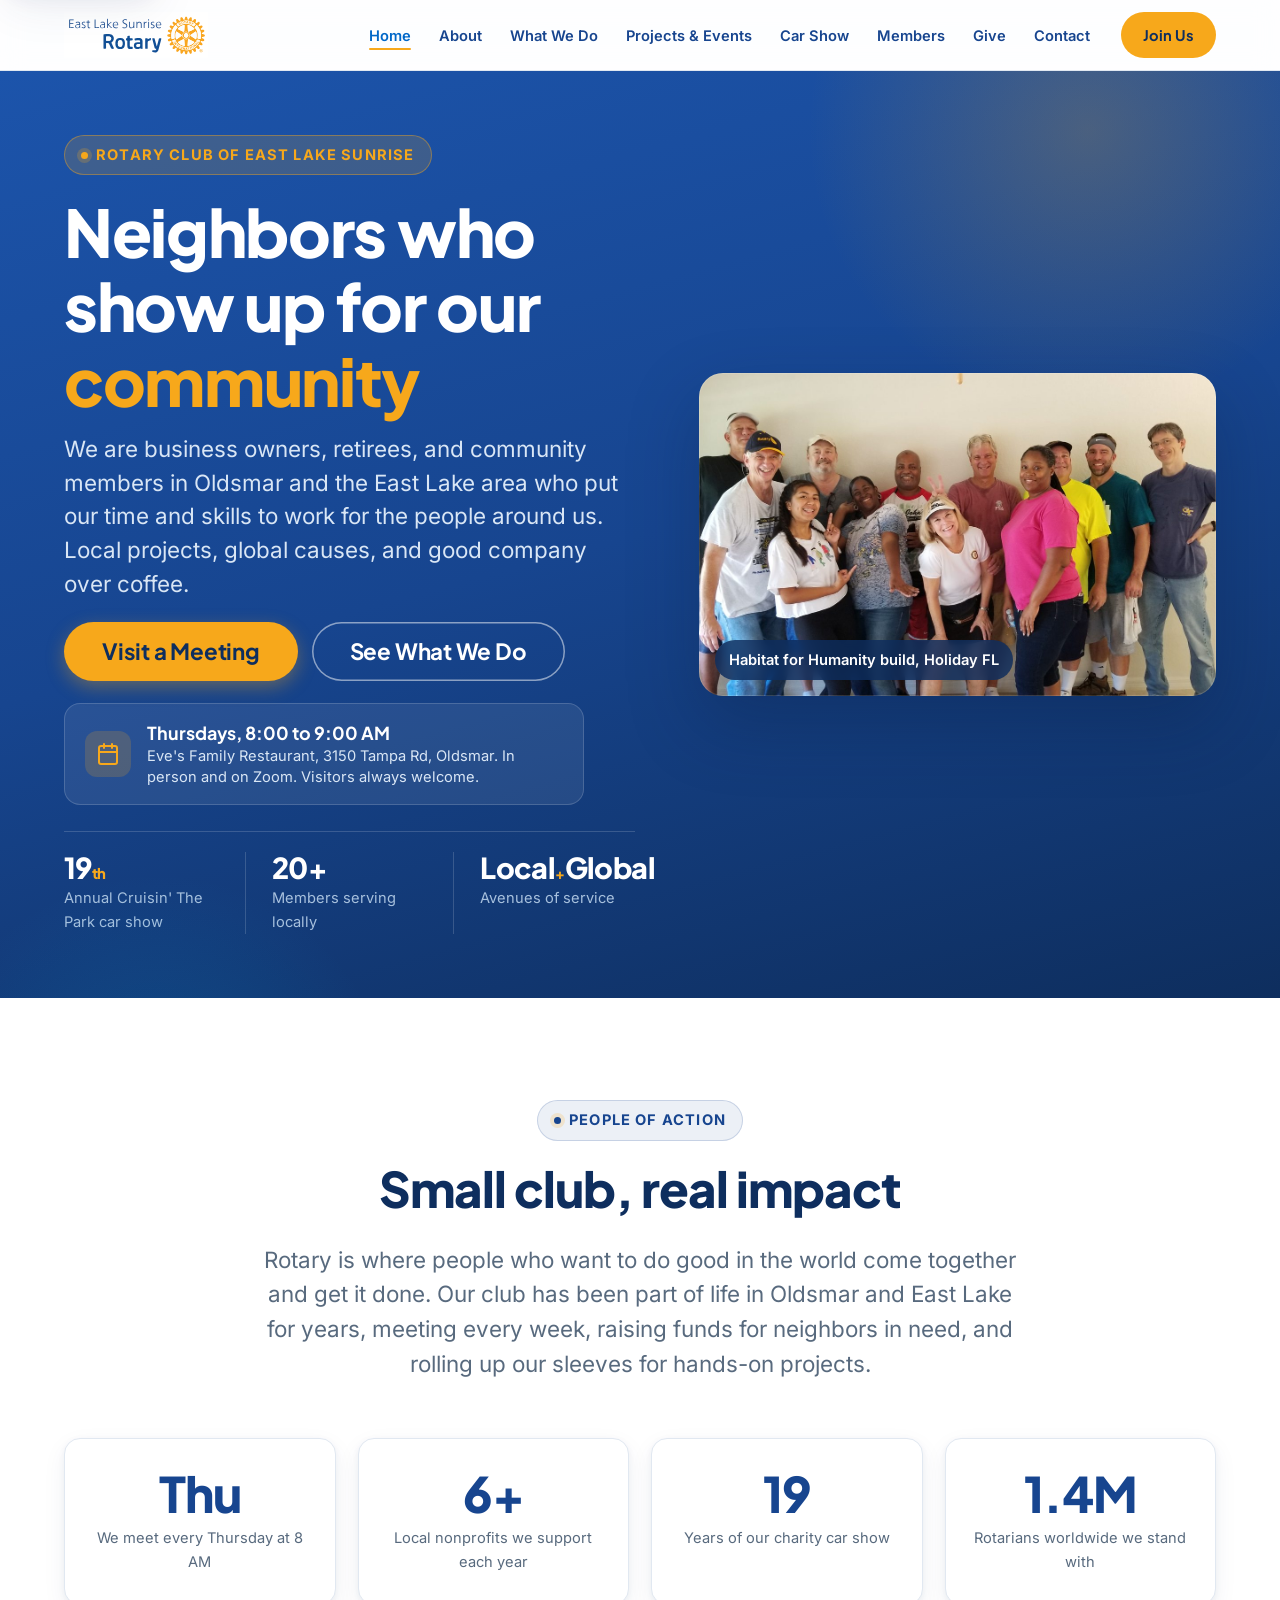
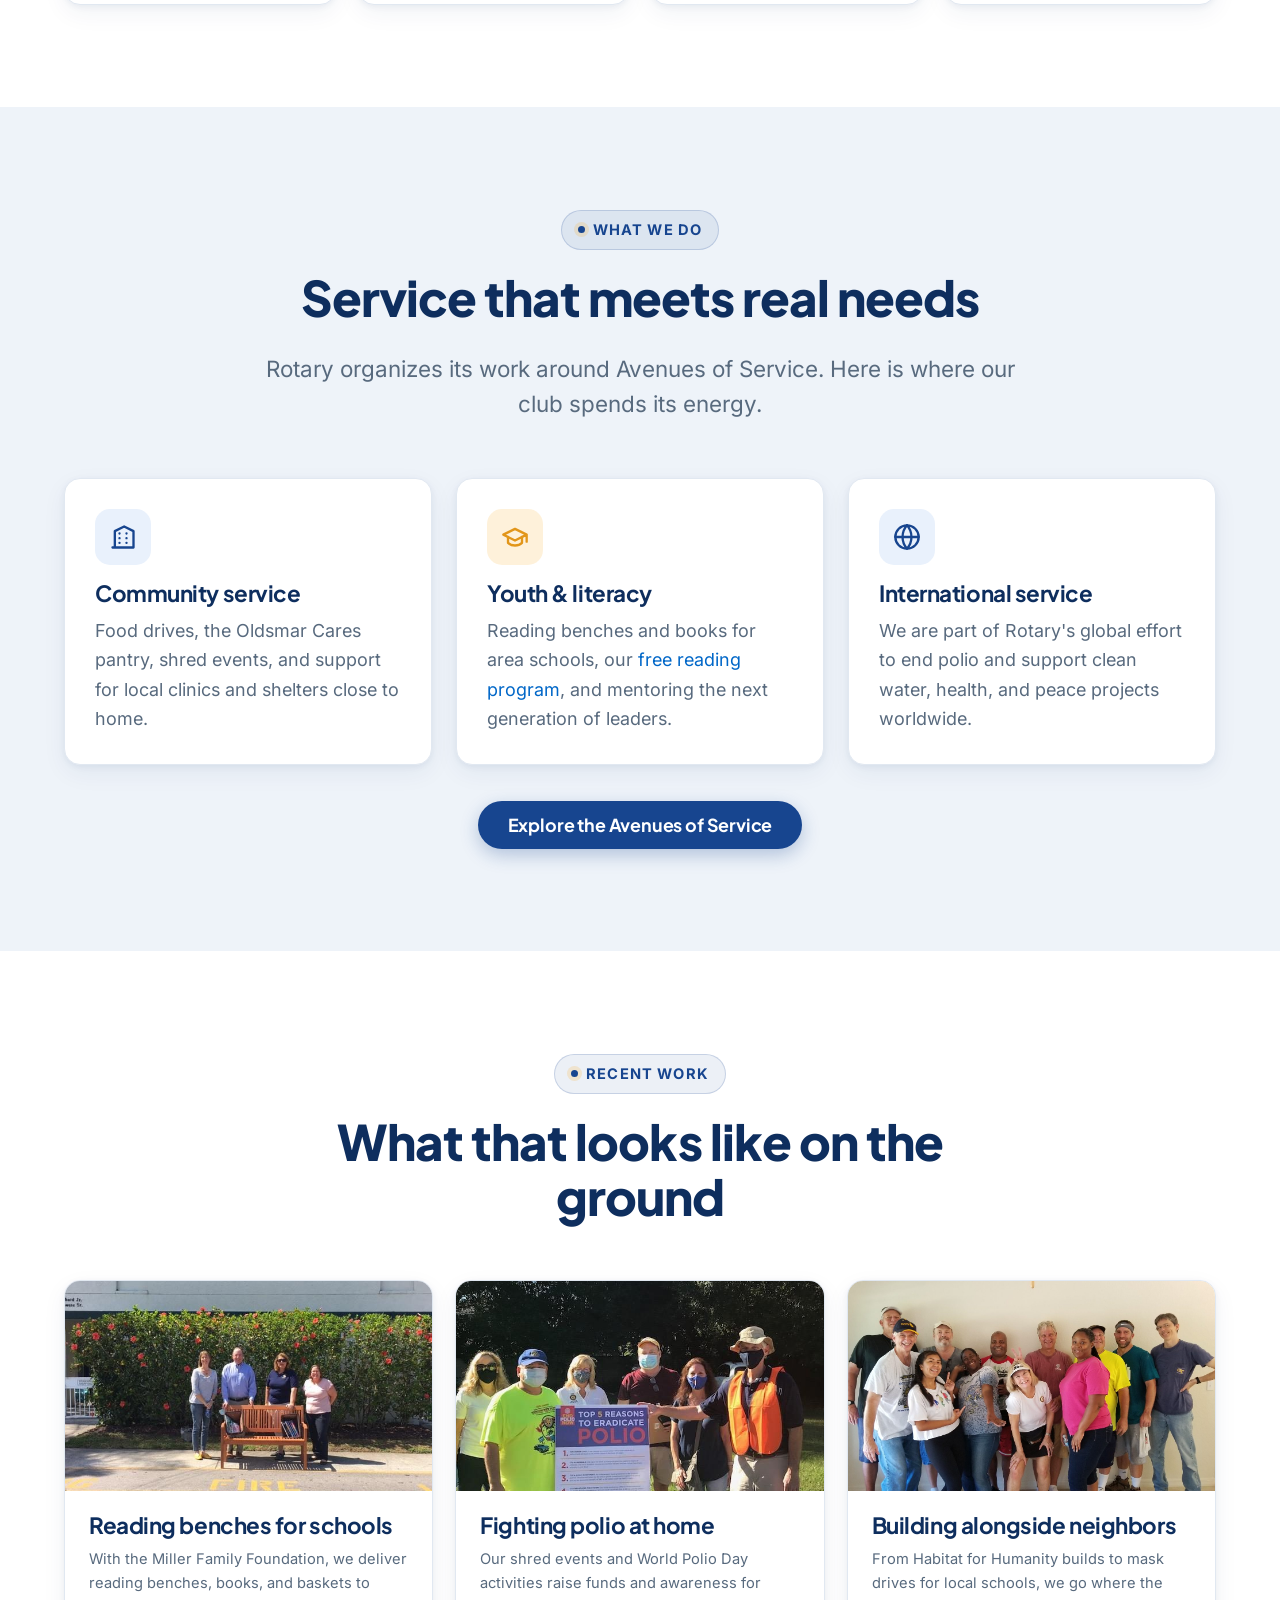
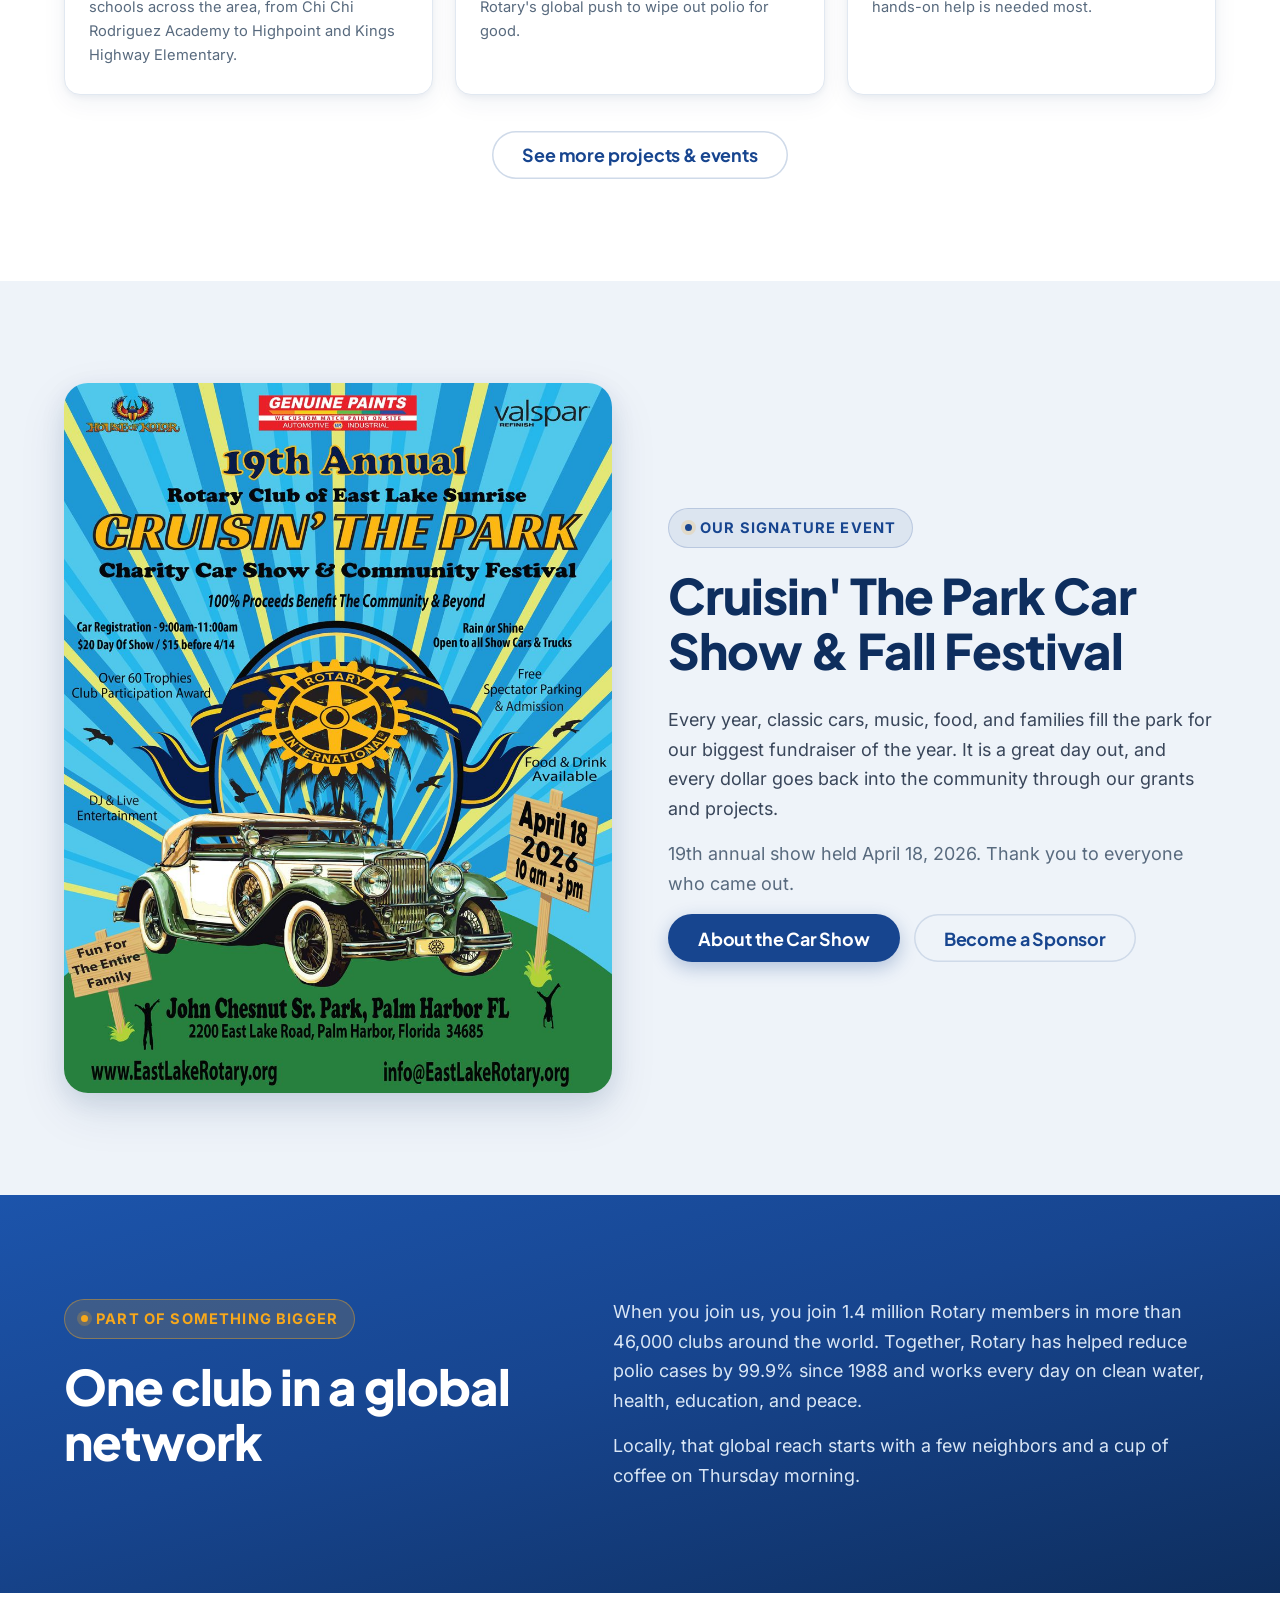
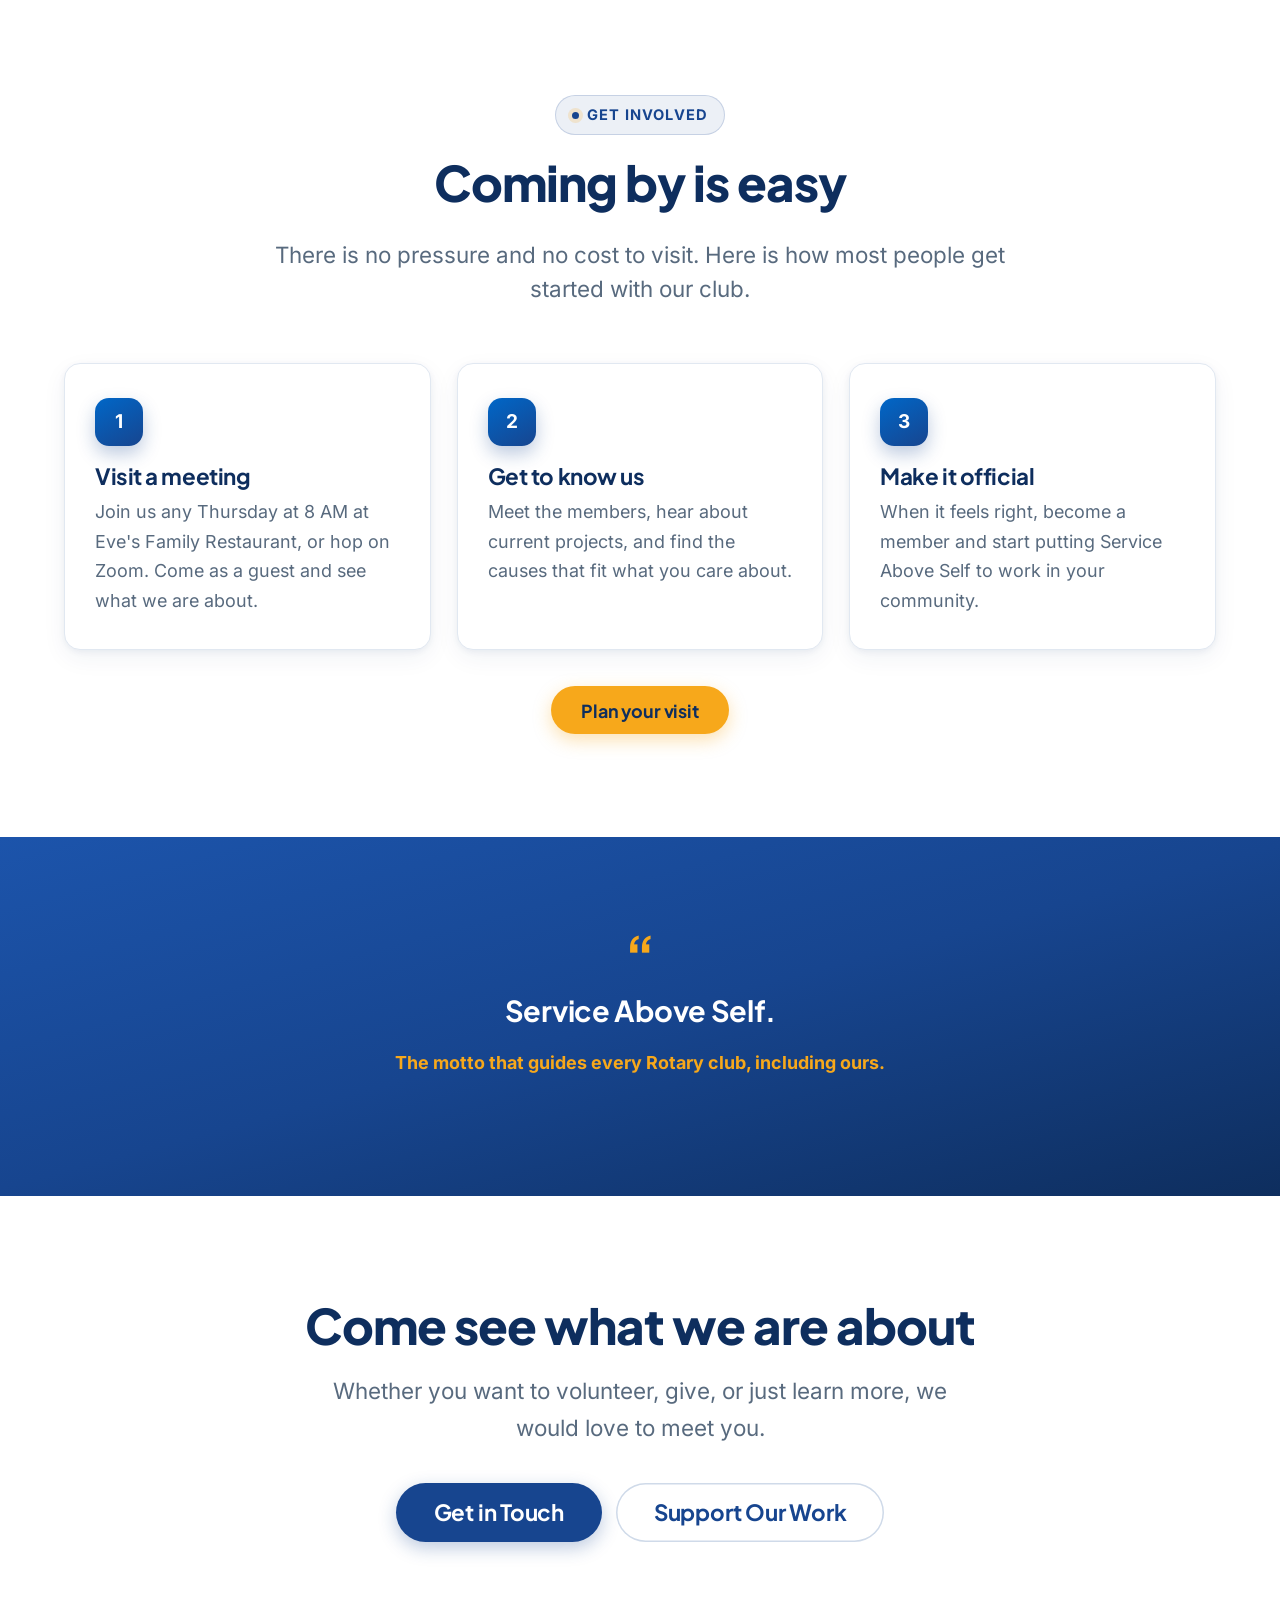
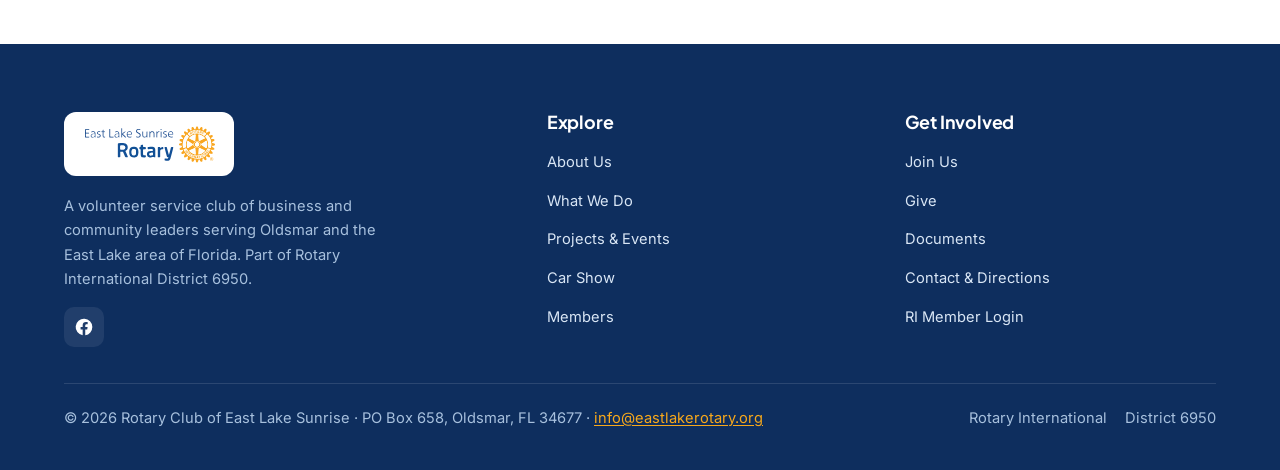
==== index.html @ e2b5f284 "Use official East Lake Sunrise Rotary logo in header and footer Replaces the generated wheel + text " ====
<!DOCTYPE html>
<html lang="en">
<head>
<meta charset="UTF-8">
<meta name="viewport" content="width=device-width, initial-scale=1.0">
<title>Rotary Club of East Lake Sunrise | Service Above Self in Oldsmar, FL</title>
<meta name="description" content="The Rotary Club of East Lake Sunrise is a group of business and community leaders serving Oldsmar and the East Lake area of Florida. We meet Thursdays at 8 AM. Visitors are always welcome.">
<link rel="canonical" href="https://eastlakerotary.org/">
<meta name="theme-color" content="#17458F">
<meta property="og:type" content="website">
<meta property="og:site_name" content="Rotary Club of East Lake Sunrise">
<meta property="og:url" content="https://eastlakerotary.org/">
<meta property="og:title" content="Rotary Club of East Lake Sunrise | Service Above Self in Oldsmar, FL">
<meta property="og:description" content="A group of business and community leaders serving Oldsmar and the East Lake area. We meet Thursdays at 8 AM, in person and on Zoom. Visitors always welcome.">
<meta property="og:image" content="https://eastlakerotary.org/assets/img/Habitat-9-7-19.jpg">
<meta name="twitter:card" content="summary_large_image">
<link rel="icon" href="assets/img/rotary-wheel.svg" type="image/svg+xml">
<link rel="preload" href="assets/fonts/plus-jakarta-sans-latin.woff2" as="font" type="font/woff2" crossorigin>
<link rel="stylesheet" href="assets/css/styles.css?v=4">
<script type="application/ld+json">
{"@context":"https://schema.org","@graph":[
{"@type":["NGO","LocalBusiness"],"@id":"https://eastlakerotary.org/#organization","name":"Rotary Club of East Lake Sunrise","alternateName":"East Lake Sunrise Rotary","url":"https://eastlakerotary.org/","logo":"https://eastlakerotary.org/assets/img/rotary-wheel.svg","description":"A volunteer service club of business and community leaders serving Oldsmar and the East Lake area of Florida, part of Rotary International District 6950.","email":"info@eastlakerotary.org","foundingLocation":"Oldsmar, Florida","areaServed":["Oldsmar, FL","East Lake, FL","Palm Harbor, FL"],"memberOf":{"@type":"Organization","name":"Rotary International","url":"https://www.rotary.org/"},"address":{"@type":"PostalAddress","postOfficeBoxNumber":"658","addressLocality":"Oldsmar","addressRegion":"FL","postalCode":"34677","addressCountry":"US"},"sameAs":["https://www.facebook.com/EastLakeSunrise/"]},
{"@type":"WebSite","@id":"https://eastlakerotary.org/#website","url":"https://eastlakerotary.org/","name":"Rotary Club of East Lake Sunrise","publisher":{"@id":"https://eastlakerotary.org/#organization"},"inLanguage":"en-US"},
{"@type":"Event","name":"Rotary Club of East Lake Sunrise weekly meeting","description":"Weekly meeting of the Rotary Club of East Lake Sunrise. Visitors welcome, in person and on Zoom.","eventSchedule":{"@type":"Schedule","repeatFrequency":"P1W","byDay":"https://schema.org/Thursday","startTime":"08:00","endTime":"09:00"},"eventAttendanceMode":"https://schema.org/MixedEventAttendanceMode","location":{"@type":"Place","name":"Eve's Family Restaurant","address":{"@type":"PostalAddress","streetAddress":"3150 Tampa Rd","addressLocality":"Oldsmar","addressRegion":"FL","postalCode":"34677","addressCountry":"US"}},"organizer":{"@id":"https://eastlakerotary.org/#organization"}}
]}
</script>
</head>
<body>
<a class="skip-link" href="#main">Skip to content</a>

<!-- ============ HEADER ============ -->
<header class="site-header">
  <div class="container">
    <div class="header-top">
      <a class="logo" href="index.html">
        <img class="logo-img" src="assets/img/els-rotary-logo.svg" alt="East Lake Sunrise Rotary" width="152" height="48">
      </a>
      <button class="nav-toggle" aria-label="Toggle menu" aria-expanded="false" aria-controls="primary-nav"><span></span><span></span><span></span></button>
    </div>
    <nav class="header-nav" id="primary-nav" aria-label="Primary">
      <ul class="nav-links">
        <li><a class="active" href="index.html" aria-current="page">Home</a></li>
        <li><a href="about.html">About</a></li>
        <li><a href="what-we-do.html">What We Do</a></li>
        <li><a href="projects.html">Projects &amp; Events</a></li>
        <li><a href="car-show.html">Car Show</a></li>
        <li><a href="members.html">Members</a></li>
        <li><a href="give.html">Give</a></li>
        <li><a href="contact.html">Contact</a></li>
      </ul>
      <a class="btn-join" href="join.html">Join Us</a>
    </nav>
  </div>
</header>

<main id="main">

<!-- ============ HERO ============ -->
<section class="hero">
  <div class="container">
    <div class="hero-grid">
      <div>
        <span class="eyebrow">Rotary Club of East Lake Sunrise</span>
        <h1>Neighbors who show up for our <span class="hl-accent">community</span></h1>
        <p class="subhead">We are business owners, retirees, and community members in Oldsmar and the East Lake area who put our time and skills to work for the people around us. Local projects, global causes, and good company over coffee.</p>
        <div class="hero-cta">
          <a class="btn btn-gold btn-large" href="join.html">Visit a Meeting</a>
          <a class="btn btn-ghost btn-large" href="what-we-do.html">See What We Do</a>
        </div>
        <div class="meeting-card">
          <span class="mc-icon" aria-hidden="true"><svg viewBox="0 0 24 24" fill="none" stroke="currentColor" stroke-width="2" stroke-linecap="round" stroke-linejoin="round"><rect x="3" y="4" width="18" height="18" rx="2"/><path d="M16 2v4M8 2v4M3 10h18"/></svg></span>
          <span class="mc-text"><b>Thursdays, 8:00 to 9:00 AM</b>Eve's Family Restaurant, 3150 Tampa Rd, Oldsmar. In person and on Zoom. Visitors always welcome.</span>
        </div>
        <div class="trust-strip">
          <div class="trust-stat"><b>19<span class="accent">th</span></b><span>Annual Cruisin' The Park car show</span></div>
          <div class="trust-stat"><b>20+</b><span>Members serving locally</span></div>
          <div class="trust-stat"><b>Local<span class="accent">+</span>Global</b><span>Avenues of service</span></div>
        </div>
      </div>
      <div class="hero-media">
        <img src="assets/img/Habitat-9-7-19.jpg" alt="East Lake Sunrise Rotary members volunteering at a Habitat for Humanity home build" width="1600" height="1000" fetchpriority="high">
        <span class="media-tag">Habitat for Humanity build, Holiday FL</span>
      </div>
    </div>
  </div>
</section>

<!-- ============ INTRO + WHO WE ARE ============ -->
<section class="bg-white">
  <div class="container">
    <div class="section-head reveal">
      <span class="eyebrow">People of action</span>
      <h2>Small club, real impact</h2>
      <p class="lead">Rotary is where people who want to do good in the world come together and get it done. Our club has been part of life in Oldsmar and East Lake for years, meeting every week, raising funds for neighbors in need, and rolling up our sleeves for hands-on projects.</p>
    </div>
    <div class="stat-band">
      <div class="stat-cell reveal"><b>Thu</b><span>We meet every Thursday at 8 AM</span></div>
      <div class="stat-cell reveal d1"><b>6+</b><span>Local nonprofits we support each year</span></div>
      <div class="stat-cell reveal d2"><b>19</b><span>Years of our charity car show</span></div>
      <div class="stat-cell reveal d3"><b>1.4M</b><span>Rotarians worldwide we stand with</span></div>
    </div>
  </div>
</section>

<!-- ============ WHAT WE DO (avenues) ============ -->
<section class="bg-gray">
  <div class="container">
    <div class="section-head reveal">
      <span class="eyebrow">What we do</span>
      <h2>Service that meets real needs</h2>
      <p class="lead">Rotary organizes its work around Avenues of Service. Here is where our club spends its energy.</p>
    </div>
    <div class="feature-grid">
      <article class="feature-card reveal">
        <span class="icon-circle" aria-hidden="true"><svg viewBox="0 0 24 24" fill="none" stroke="currentColor" stroke-width="2" stroke-linecap="round" stroke-linejoin="round"><path d="M3 21h18M5 21V7l8-4 8 4v14M9 9h.01M9 13h.01M9 17h.01M15 9h.01M15 13h.01M15 17h.01"/></svg></span>
        <h3>Community service</h3>
        <p>Food drives, the Oldsmar Cares pantry, shred events, and support for local clinics and shelters close to home.</p>
      </article>
      <article class="feature-card reveal d1">
        <span class="icon-circle gold" aria-hidden="true"><svg viewBox="0 0 24 24" fill="none" stroke="currentColor" stroke-width="2" stroke-linecap="round" stroke-linejoin="round"><path d="M22 10v6M2 10l10-5 10 5-10 5z"/><path d="M6 12v5c3 3 9 3 12 0v-5"/></svg></span>
        <h3>Youth &amp; literacy</h3>
        <p>Reading benches and books for area schools, our <a href="https://freereadingprogram.com/login?c=210" target="_blank" rel="noopener">free reading program</a>, and mentoring the next generation of leaders.</p>
      </article>
      <article class="feature-card reveal d2">
        <span class="icon-circle" aria-hidden="true"><svg viewBox="0 0 24 24" fill="none" stroke="currentColor" stroke-width="2" stroke-linecap="round" stroke-linejoin="round"><circle cx="12" cy="12" r="10"/><path d="M2 12h20M12 2a15 15 0 0 1 0 20M12 2a15 15 0 0 0 0 20"/></svg></span>
        <h3>International service</h3>
        <p>We are part of Rotary's global effort to end polio and support clean water, health, and peace projects worldwide.</p>
      </article>
    </div>
    <div class="center-cta"><a class="btn btn-primary" href="what-we-do.html">Explore the Avenues of Service</a></div>
  </div>
</section>

<!-- ============ SIGNATURE IMPACT ============ -->
<section class="bg-white">
  <div class="container">
    <div class="section-head reveal">
      <span class="eyebrow">Recent work</span>
      <h2>What that looks like on the ground</h2>
    </div>
    <div class="impact-grid">
      <article class="impact-card reveal">
        <img src="assets/img/ChiChi-3-6-21a.jpe" alt="Students at Chi Chi Rodriguez Academy with a new Rotary reading bench" width="550" height="367" loading="lazy">
        <div class="ic-body">
          <h3>Reading benches for schools</h3>
          <p>With the Miller Family Foundation, we deliver reading benches, books, and baskets to schools across the area, from Chi Chi Rodriguez Academy to Highpoint and Kings Highway Elementary.</p>
        </div>
      </article>
      <article class="impact-card reveal d1">
        <img src="assets/img/Shred2020.jpe" alt="Rotary shred-a-thon event at the East Lake Library" width="550" height="367" loading="lazy">
        <div class="ic-body">
          <h3>Fighting polio at home</h3>
          <p>Our shred events and World Polio Day activities raise funds and awareness for Rotary's global push to wipe out polio for good.</p>
        </div>
      </article>
      <article class="impact-card reveal d2">
        <img src="assets/img/Habitat-9-7-19.jpg" alt="Club members at a Habitat for Humanity build in Holiday, Florida" width="550" height="367" loading="lazy">
        <div class="ic-body">
          <h3>Building alongside neighbors</h3>
          <p>From Habitat for Humanity builds to mask drives for local schools, we go where the hands-on help is needed most.</p>
        </div>
      </article>
    </div>
    <div class="center-cta"><a class="btn btn-outline" href="projects.html">See more projects &amp; events</a></div>
  </div>
</section>

<!-- ============ FEATURED EVENT: CAR SHOW ============ -->
<section class="bg-gray">
  <div class="container">
    <div class="split">
      <div class="reveal">
        <img src="assets/img/CSPoster-2026.jpg" alt="Cruisin' The Park charity car show and fall festival poster" width="500" height="650" loading="lazy">
      </div>
      <div class="reveal d1">
        <span class="eyebrow">Our signature event</span>
        <h2>Cruisin' The Park Car Show &amp; Fall Festival</h2>
        <p>Every year, classic cars, music, food, and families fill the park for our biggest fundraiser of the year. It is a great day out, and every dollar goes back into the community through our grants and projects.</p>
        <p class="muted">19th annual show held April 18, 2026. Thank you to everyone who came out.</p>
        <div class="hero-cta" style="margin-top:8px;">
          <a class="btn btn-primary" href="car-show.html">About the Car Show</a>
          <a class="btn btn-outline" href="give.html">Become a Sponsor</a>
        </div>
      </div>
    </div>
  </div>
</section>

<!-- ============ ROTARY WORLDWIDE (blue band) ============ -->
<section class="section-blue">
  <div class="container">
    <div class="journey-grid reveal">
      <div>
        <span class="eyebrow">Part of something bigger</span>
        <h2>One club in a global network</h2>
      </div>
      <div>
        <p>When you join us, you join 1.4 million Rotary members in more than 46,000 clubs around the world. Together, Rotary has helped reduce polio cases by 99.9% since 1988 and works every day on clean water, health, education, and peace.</p>
        <p style="margin-bottom:0;">Locally, that global reach starts with a few neighbors and a cup of coffee on Thursday morning.</p>
      </div>
    </div>
  </div>
</section>

<!-- ============ GET INVOLVED (steps) ============ -->
<section class="bg-white">
  <div class="container">
    <div class="section-head reveal">
      <span class="eyebrow">Get involved</span>
      <h2>Coming by is easy</h2>
      <p class="lead">There is no pressure and no cost to visit. Here is how most people get started with our club.</p>
    </div>
    <div class="steps-grid">
      <div class="step-card reveal">
        <div class="num">1</div>
        <h3>Visit a meeting</h3>
        <p>Join us any Thursday at 8 AM at Eve's Family Restaurant, or hop on Zoom. Come as a guest and see what we are about.</p>
      </div>
      <div class="step-card reveal d1">
        <div class="num">2</div>
        <h3>Get to know us</h3>
        <p>Meet the members, hear about current projects, and find the causes that fit what you care about.</p>
      </div>
      <div class="step-card reveal d2">
        <div class="num">3</div>
        <h3>Make it official</h3>
        <p>When it feels right, become a member and start putting Service Above Self to work in your community.</p>
      </div>
    </div>
    <div class="center-cta"><a class="btn btn-gold" href="join.html">Plan your visit</a></div>
  </div>
</section>

<!-- ============ MOTTO QUOTE ============ -->
<section class="quote-band">
  <div class="container">
    <div class="quote reveal">
      <div class="q-mark" aria-hidden="true">&ldquo;</div>
      <blockquote>Service Above Self.</blockquote>
      <p class="q-by">The motto that guides every Rotary club, including ours.</p>
    </div>
  </div>
</section>

<!-- ============ CTA BAND ============ -->
<section class="bg-white cta-band">
  <div class="container">
    <div class="reveal">
      <h2>Come see what we are about</h2>
      <p class="muted">Whether you want to volunteer, give, or just learn more, we would love to meet you.</p>
      <div class="center-cta">
        <a class="btn btn-primary btn-large" href="contact.html">Get in Touch</a>
        <a class="btn btn-outline btn-large" href="give.html">Support Our Work</a>
      </div>
    </div>
  </div>
</section>

</main>

<!-- ============ FOOTER ============ -->
<footer class="site-footer">
  <div class="container">
    <div class="footer-top">
      <div class="footer-brand">
        <div class="f-logo">
          <img src="assets/img/els-rotary-logo.svg" alt="East Lake Sunrise Rotary" width="200" height="63">
        </div>
        <p>A volunteer service club of business and community leaders serving Oldsmar and the East Lake area of Florida. Part of Rotary International District 6950.</p>
        <div class="footer-social">
          <a href="https://www.facebook.com/EastLakeSunrise/" target="_blank" rel="noopener" aria-label="East Lake Sunrise Rotary on Facebook"><svg viewBox="0 0 24 24" aria-hidden="true"><path d="M22 12a10 10 0 1 0-11.6 9.9v-7H7.9V12h2.5V9.8c0-2.5 1.5-3.9 3.8-3.9 1.1 0 2.2.2 2.2.2v2.5h-1.3c-1.2 0-1.6.8-1.6 1.6V12h2.8l-.4 2.9h-2.4v7A10 10 0 0 0 22 12z"/></svg></a>
        </div>
      </div>
      <div class="footer-col">
        <h2 class="footer-h">Explore</h2>
        <ul>
          <li><a href="about.html">About Us</a></li>
          <li><a href="what-we-do.html">What We Do</a></li>
          <li><a href="projects.html">Projects &amp; Events</a></li>
          <li><a href="car-show.html">Car Show</a></li>
          <li><a href="members.html">Members</a></li>
        </ul>
      </div>
      <div class="footer-col">
        <h2 class="footer-h">Get Involved</h2>
        <ul>
          <li><a href="join.html">Join Us</a></li>
          <li><a href="give.html">Give</a></li>
          <li><a href="documents.html">Documents</a></li>
          <li><a href="contact.html">Contact &amp; Directions</a></li>
          <li><a href="https://my.rotary.org/en/" target="_blank" rel="noopener">RI Member Login</a></li>
        </ul>
      </div>
    </div>
    <div class="footer-bottom">
      <p>&copy; <span data-year>2026</span> Rotary Club of East Lake Sunrise &middot; PO Box 658, Oldsmar, FL 34677 &middot; <a href="mailto:info@eastlakerotary.org">info@eastlakerotary.org</a></p>
      <div class="fb-links">
        <a href="https://www.rotary.org/" target="_blank" rel="noopener">Rotary International</a>
        <a href="http://www.rotary6950.org/" target="_blank" rel="noopener">District 6950</a>
      </div>
    </div>
  </div>
</footer>

<script src="assets/js/main.js?v=1" defer></script>
</body>
</html>
---- assets/css/styles.css ----
/* ============================================================
   Rotary Club of East Lake Sunrise — 2026 design system
   Light-first canvas · Rotary Royal Blue (#17458F) anchor · Gold (#F7A81B) accent
   Fluid clamp() type · WCAG 2.2 AA · self-hosted fonts · no build step
   Architecture adapted from the 2026 web-design + SEO research.
   ============================================================ */

/* Self-hosted variable fonts (latin subset). No third-party request, privacy-friendly. */
@font-face {
  font-family: 'Inter';
  font-style: normal;
  font-weight: 400 700;
  font-display: swap;
  src: url('../fonts/inter-latin.woff2') format('woff2');
}
@font-face {
  font-family: 'Plus Jakarta Sans';
  font-style: normal;
  font-weight: 600 800;
  font-display: swap;
  src: url('../fonts/plus-jakarta-sans-latin.woff2') format('woff2');
}

/* ---------- Design tokens ---------- */
:root {
  /* Rotary Royal Blue (anchor) */
  --royal:      #17458F;   /* Rotary Royal Blue */
  --royal-700:  #1c54ab;
  --royal-800:  #123a77;
  --royal-900:  #0e2e5e;   /* deepest, footer/masthead base */
  --azure:      #0067c8;   /* Rotary Azure (links on light, AA 5.6:1) */
  --sky:        #00a2e0;   /* Rotary Sky Blue (highlights) */
  /* Rotary Gold (accent) */
  --gold:       #f7a81b;   /* Rotary Gold */
  --gold-600:   #e2961a;   /* darker gold for hover/borders */
  --gold-soft:  #ffd98a;   /* soft gold highlight on blue */
  --gold-glow:  #ffc861;
  /* Neutrals (light canvas, blue-tinted) */
  --bg:        #f4f7fb;
  --surface:   #ffffff;
  --surface-2: #e9f0f8;
  --gray:      #eef3f9;
  --ink:       #0e2e5e;     /* headings (royal, ~9:1 on white) */
  --body:      #39465a;     /* body text (AA ✓ ~9:1) */
  --muted:     #586a7e;     /* muted (AA ✓ ~5.3:1) */
  --border:    #e1e8f1;
  --border-2:  #cfdae9;
  /* On blue */
  --on-blue:        #d9e6f5;
  --on-blue-muted:  #a7c0dd;   /* muted text on blue: ~5:1 on royal (AA) */
  /* State */
  --green: #15803d; --red: #b91c1c;
  /* Radii / shadows */
  --r-sm: 10px; --radius: 16px; --r-lg: 24px; --pill: 999px;
  --shadow-sm: 0 2px 6px rgba(14,46,94,.06), 0 8px 24px rgba(14,46,94,.06);
  --shadow-md: 0 8px 24px rgba(14,46,94,.10), 0 18px 48px rgba(14,46,94,.10);
  --shadow-lg: 0 28px 70px rgba(10,30,62,.30);
  /* Layout */
  --maxw: 1200px; --maxw-wide: 1320px; --maxw-read: 720px;
  --ease: cubic-bezier(.22,.61,.36,1);
  /* Fluid type scale (Utopia-style clamp()) */
  --step--1: clamp(0.84rem, 0.82rem + 0.12vw, 0.92rem);
  --step-0:  clamp(1.02rem, 0.99rem + 0.16vw, 1.13rem);
  --step-1:  clamp(1.2rem, 1.12rem + 0.36vw, 1.4rem);
  --step-2:  clamp(1.42rem, 1.28rem + 0.66vw, 1.9rem);
  --step-3:  clamp(1.72rem, 1.5rem + 1.05vw, 2.5rem);
  --step-4:  clamp(2.05rem, 1.7rem + 1.7vw, 3.25rem);
  --step-5:  clamp(2.5rem, 1.95rem + 2.7vw, 4.4rem);
}

/* ---------- Reset & base ---------- */
*,*::before,*::after { box-sizing: border-box; }
html { -webkit-text-size-adjust: 100%; scroll-behavior: smooth; }
body { margin: 0; font-family: 'Inter', system-ui, -apple-system, "Segoe UI", sans-serif; font-size: var(--step-0); line-height: 1.65; color: var(--body); background: var(--bg); -webkit-font-smoothing: antialiased; -moz-osx-font-smoothing: grayscale; }
img { max-width: 100%; height: auto; display: block; }
picture { display: contents; }
h1,h2,h3,h4,h5 { font-family: 'Plus Jakarta Sans', 'Inter', sans-serif; color: var(--ink); line-height: 1.13; margin: 0 0 .55em; font-weight: 800; letter-spacing: -.02em; }
h1 { font-size: var(--step-5); }
h2 { font-size: var(--step-4); }
h3 { font-size: var(--step-2); font-weight: 700; }
h4 { font-size: var(--step-1); font-weight: 700; }
p  { margin: 0 0 1rem; }
a  { color: var(--azure); text-decoration: none; transition: color .15s ease; }
a:hover { text-decoration: underline; }
strong { color: var(--ink); }
:focus-visible { outline: 3px solid var(--azure); outline-offset: 3px; border-radius: 6px; }
.section-blue :focus-visible, .hero :focus-visible, .site-footer :focus-visible, .page-hero :focus-visible { outline-color: var(--gold); }
[id] { scroll-margin-top: 92px; }
::selection { background: var(--gold-soft); color: var(--royal-900); }

/* Skip-to-content link + main landmark (accessibility) */
main { display: block; }
.skip-link { position: absolute; left: 8px; top: -60px; z-index: 300; background: var(--royal); color: #fff; padding: 10px 18px; border-radius: 10px; font-family: 'Plus Jakarta Sans', sans-serif; font-weight: 700; font-size: var(--step--1); box-shadow: var(--shadow-md); transition: top .18s var(--ease); }
.skip-link:focus { top: 8px; outline: 3px solid var(--gold); outline-offset: 2px; text-decoration: none; }

/* ---------- Layout helpers ---------- */
.container        { max-width: var(--maxw); margin: 0 auto; padding: 0 24px; }
.container-narrow { max-width: 820px;       margin: 0 auto; padding: 0 24px; }
.container-wide   { max-width: var(--maxw-wide); margin: 0 auto; padding: 0 24px; }
section { padding: clamp(56px, 8vw, 104px) 0; }
section.tight { padding: clamp(40px, 6vw, 64px) 0; }
.bg-white { background: var(--surface); }
.bg-gray  { background: var(--gray); }
.bg-soft  { background: #eaf2fb; }
.text-center { text-align: center; }
.muted { color: var(--muted); }
.lead  { font-size: var(--step-1); color: var(--muted); line-height: 1.55; }
.center-cta { display: flex; justify-content: center; gap: 14px; flex-wrap: wrap; margin-top: 36px; }
.section-head { max-width: 760px; margin: 0 auto clamp(36px,5vw,56px); text-align: center; }
.section-head.left { margin-left: 0; text-align: left; }
.section-head h2 { color: var(--ink); }

/* Blue feature band (the Rotary anchor) */
.section-blue { background: linear-gradient(165deg, var(--royal-700) 0%, var(--royal) 46%, var(--royal-900) 100%); color: var(--on-blue); }
.section-blue h1, .section-blue h2, .section-blue h3, .section-blue h4 { color: #fff; }
.section-blue p { color: var(--on-blue); }
.section-blue .lead { color: var(--on-blue); }
.section-blue a { color: var(--gold-glow); }
.section-blue .btn-light { color: var(--royal); }

/* ---------- Eyebrow / badges ---------- */
.eyebrow { display: inline-flex; align-items: center; gap: 8px; background: rgba(23,69,143,.08); color: var(--royal); font-size: var(--step--1); font-weight: 700; letter-spacing: .08em; text-transform: uppercase; padding: 7px 16px; border-radius: var(--pill); margin-bottom: 20px; border: 1px solid rgba(23,69,143,.18); }
.section-blue .eyebrow, .hero .eyebrow, .page-hero .eyebrow { background: rgba(247,168,27,.16); color: var(--gold); border-color: rgba(247,168,27,.4); }
.eyebrow::before { content: ""; width: 7px; height: 7px; border-radius: 50%; background: currentColor; box-shadow: 0 0 0 4px rgba(247,168,27,.18); }
.section-blue .eyebrow::before, .hero .eyebrow::before, .page-hero .eyebrow::before { box-shadow: 0 0 0 4px rgba(247,168,27,.22); }
.badge { display: inline-block; background: #e2ecfa; color: var(--royal); font-size: 12px; font-weight: 700; letter-spacing: .04em; text-transform: uppercase; padding: 4px 12px; border-radius: var(--pill); }

/* ---------- Buttons ---------- */
.btn { display: inline-flex; align-items: center; justify-content: center; gap: 9px; min-height: 48px; padding: 14px 30px; font-size: var(--step-0); font-weight: 700; font-family: 'Plus Jakarta Sans', sans-serif; letter-spacing: -.01em; border: none; border-radius: var(--pill); cursor: pointer; transition: transform .18s var(--ease), box-shadow .18s var(--ease), background .18s ease; text-align: center; line-height: 1.1; }
.btn:hover { text-decoration: none; transform: translateY(-2px); }
.btn-primary { background: var(--royal); color: #fff; box-shadow: 0 6px 18px rgba(23,69,143,.28); }
.btn-primary:hover { background: var(--royal-800); box-shadow: 0 12px 28px rgba(23,69,143,.34); }
.btn-gold { background: var(--gold); color: var(--royal-900); box-shadow: 0 6px 18px rgba(247,168,27,.34); }
.btn-gold:hover { background: var(--gold-600); box-shadow: 0 12px 28px rgba(247,168,27,.4); }
.btn-light { background: #fff; color: var(--royal); box-shadow: 0 6px 18px rgba(8,20,34,.16); }
.btn-light:hover { background: #fff; box-shadow: 0 12px 30px rgba(8,20,34,.22); }
.btn-outline { background: transparent; color: var(--royal); box-shadow: inset 0 0 0 1.5px var(--border-2); }
.btn-outline:hover { background: var(--surface); box-shadow: inset 0 0 0 1.5px var(--royal); color: var(--royal); transform: translateY(-2px); }
.btn-ghost { background: transparent; color: #fff; box-shadow: inset 0 0 0 1.5px rgba(255,255,255,.5); }
.btn-ghost:hover { background: rgba(255,255,255,.1); box-shadow: inset 0 0 0 1.5px rgba(255,255,255,.85); }
.btn-large { min-height: 56px; padding: 17px 38px; font-size: var(--step-1); }
.reassurance { font-size: var(--step--1); color: var(--muted); margin-top: 14px; }
.section-blue .reassurance, .hero .reassurance { color: var(--on-blue-muted); }

/* ---------- Header (light, single-row, sticky) ---------- */
.site-header { position: sticky; top: 0; z-index: 200; background: rgba(255,255,255,.85); backdrop-filter: saturate(1.6) blur(12px); -webkit-backdrop-filter: saturate(1.6) blur(12px); border-bottom: 1px solid var(--border); transition: box-shadow .25s ease, background .25s ease; }
.site-header.scrolled { box-shadow: 0 6px 24px rgba(14,46,94,.10); background: rgba(255,255,255,.95); }
.site-header .container { display: flex; align-items: center; justify-content: space-between; gap: 24px; }
.header-top { display: flex; align-items: center; gap: 12px; padding: 12px 0; flex-shrink: 0; }
.logo { display: flex; align-items: center; gap: 12px; }
.logo:hover { text-decoration: none; }
.logo-img { height: 46px; width: auto; }
.wordmark { font-family: 'Plus Jakarta Sans', sans-serif; font-weight: 800; font-size: clamp(15px, 1.5vw, 19px); color: var(--royal); line-height: 1.05; letter-spacing: -.02em; max-width: 15ch; }
.wordmark .wm-sub { display: block; font-size: .72em; font-weight: 700; color: var(--muted); letter-spacing: .01em; }
.header-nav { display: flex; align-items: center; justify-content: flex-end; gap: 18px; padding: 8px 0; flex: 1; }
.nav-links { display: flex; align-items: center; gap: 2px; list-style: none; margin: 0; padding: 0; flex-wrap: wrap; }
.nav-links a { color: var(--royal); font-size: var(--step--1); font-weight: 600; padding: 9px 13px; border-radius: var(--pill); position: relative; transition: color .15s, background .15s; }
.nav-links a:hover { color: var(--azure); background: var(--surface-2); text-decoration: none; }
.nav-links a.active { color: var(--azure); }
.nav-links a.active::after { content: ""; position: absolute; left: 13px; right: 13px; bottom: 4px; height: 2px; background: var(--gold); border-radius: 2px; }
.btn-join { background: var(--gold); color: var(--royal-900); border: none; border-radius: var(--pill); padding: 11px 22px; min-height: 44px; display: inline-flex; align-items: center; font-family: 'Plus Jakarta Sans', sans-serif; font-weight: 700; font-size: var(--step--1); transition: transform .18s var(--ease), box-shadow .18s ease, background .18s ease; white-space: nowrap; }
.btn-join:hover { background: var(--gold-600); color: var(--royal-900); text-decoration: none; transform: translateY(-2px); box-shadow: 0 8px 20px rgba(247,168,27,.4); }
.nav-toggle { display: none; width: 46px; height: 46px; border: none; background: transparent; cursor: pointer; padding: 11px; border-radius: 10px; }
.nav-toggle:hover { background: var(--surface-2); }
.nav-toggle span { display: block; height: 2px; background: var(--royal); border-radius: 2px; transition: all .25s ease; }
.nav-toggle span + span { margin-top: 5px; }
.nav-open .nav-toggle span:nth-child(1) { transform: translateY(7px) rotate(45deg); }
.nav-open .nav-toggle span:nth-child(2) { opacity: 0; }
.nav-open .nav-toggle span:nth-child(3) { transform: translateY(-7px) rotate(-45deg); }

/* ---------- Hero (blue masthead) ---------- */
.hero { position: relative; background: linear-gradient(165deg, var(--royal-700) 0%, var(--royal) 50%, var(--royal-900) 100%); color: #fff; padding: clamp(40px,5vw,68px) 0 clamp(44px,5vw,76px); overflow: hidden; }
.hero::before { content: ""; position: absolute; top: -28%; right: -10%; width: 640px; height: 640px; background: radial-gradient(circle, rgba(247,168,27,.22), transparent 62%); pointer-events: none; }
.hero::after { content: ""; position: absolute; bottom: -40%; left: -8%; width: 520px; height: 520px; background: radial-gradient(circle, rgba(0,162,224,.18), transparent 64%); pointer-events: none; }
.hero .container { position: relative; }
.hero-grid { display: grid; grid-template-columns: 1.05fr .95fr; gap: clamp(36px,5vw,64px); align-items: center; }
.hero h1 { color: #fff; margin-bottom: 14px; }
.hero h1 .hl-accent { color: var(--gold); }
.hero .subhead { font-size: var(--step-1); color: var(--on-blue); margin-bottom: 22px; max-width: 560px; line-height: 1.5; }
.hero-cta { display: flex; flex-wrap: wrap; align-items: center; gap: 14px; margin-bottom: 6px; }
.hero-media { position: relative; }
.hero-media img { border-radius: var(--r-lg); box-shadow: var(--shadow-lg); width: 100%; aspect-ratio: 16 / 10; object-fit: cover; object-position: center; background: var(--royal-800); }
.hero-media::after { content: ""; position: absolute; inset: 0; border-radius: var(--r-lg); box-shadow: inset 0 0 0 1px rgba(255,255,255,.14); pointer-events: none; }
.hero-media .media-tag { position: absolute; left: 16px; bottom: 16px; background: rgba(14,46,94,.82); color: #fff; font-size: var(--step--1); font-weight: 600; padding: 8px 14px; border-radius: var(--pill); backdrop-filter: blur(4px); }

/* Meeting quick-card on hero */
.meeting-card { display: flex; gap: 16px; align-items: center; background: rgba(255,255,255,.08); border: 1px solid rgba(255,255,255,.16); border-radius: var(--radius); padding: 16px 20px; margin-top: 22px; max-width: 520px; }
.meeting-card .mc-icon { flex-shrink: 0; width: 46px; height: 46px; border-radius: 12px; background: rgba(247,168,27,.18); color: var(--gold); display: flex; align-items: center; justify-content: center; }
.meeting-card .mc-icon svg { width: 24px; height: 24px; }
.meeting-card .mc-text { font-size: var(--step--1); color: var(--on-blue); line-height: 1.45; }
.meeting-card .mc-text b { color: #fff; font-family: 'Plus Jakarta Sans', sans-serif; display: block; font-size: var(--step-0); }

/* Trust / impact strip */
.trust-strip { display: flex; gap: clamp(14px,2.5vw,26px); margin-top: 26px; padding-top: 20px; border-top: 1px solid rgba(255,255,255,.16); }
.trust-stat { flex: 1 1 0; min-width: 0; display: flex; flex-direction: column; gap: 3px; }
.trust-stat + .trust-stat { padding-left: clamp(14px,2.5vw,26px); border-left: 1px solid rgba(255,255,255,.16); }
.trust-stat b { font-family: 'Plus Jakarta Sans', sans-serif; font-size: var(--step-2); font-weight: 800; color: #fff; line-height: 1.05; letter-spacing: -.02em; }
.trust-stat b .accent { color: var(--gold); }
.trust-stat span { font-size: var(--step--1); color: var(--on-blue-muted); }

/* ---------- Inner-page hero ---------- */
.page-hero { background: linear-gradient(165deg, var(--royal-700), var(--royal) 55%, var(--royal-900)); color: #fff; padding: clamp(56px,7vw,96px) 0 clamp(48px,6vw,72px); text-align: center; position: relative; overflow: hidden; }
.page-hero::before { content: ""; position: absolute; top: -40%; left: 50%; transform: translateX(-50%); width: 760px; height: 540px; background: radial-gradient(circle, rgba(247,168,27,.16), transparent 60%); }
.page-hero .container { position: relative; }
.page-hero h1 { color: #fff; margin-bottom: 14px; }
.page-hero p { max-width: 700px; margin: 0 auto; color: var(--on-blue); font-size: var(--step-1); line-height: 1.55; }

/* Breadcrumb */
.crumbs { font-size: var(--step--1); color: var(--muted); padding: 16px 0 0; }
.crumbs ol { list-style: none; display: flex; flex-wrap: wrap; gap: 8px; margin: 0; padding: 0; }
.crumbs li::after { content: "/"; margin-left: 8px; color: var(--border-2); }
.crumbs li:last-child::after { content: ""; }
.crumbs a { color: var(--muted); }
.crumbs a:hover { color: var(--azure); }
.crumbs li[aria-current] { color: var(--ink); font-weight: 600; }

/* ---------- Stat band (impact, light) ---------- */
.stat-band { display: grid; grid-template-columns: repeat(4,1fr); gap: 22px; }
.stat-cell { background: var(--surface); border: 1px solid var(--border); border-radius: var(--radius); padding: 30px 24px; text-align: center; box-shadow: var(--shadow-sm); }
.stat-cell b { display: block; font-family: 'Plus Jakarta Sans', sans-serif; font-size: var(--step-4); font-weight: 800; color: var(--royal); line-height: 1; letter-spacing: -.02em; }
.stat-cell span { display: block; margin-top: 8px; color: var(--muted); font-size: var(--step--1); }

/* ---------- Steps ---------- */
.steps-grid { display: grid; grid-template-columns: repeat(3,1fr); gap: 26px; }
.step-card { background: var(--surface); border: 1px solid var(--border); border-radius: var(--radius); padding: 34px 30px; box-shadow: var(--shadow-sm); transition: transform .2s var(--ease), box-shadow .2s var(--ease); }
.step-card:hover { transform: translateY(-4px); box-shadow: var(--shadow-md); }
.step-card .num { width: 48px; height: 48px; border-radius: 14px; background: linear-gradient(150deg, var(--azure), var(--royal)); color: #fff; display: flex; align-items: center; justify-content: center; font-weight: 800; font-size: 19px; margin-bottom: 18px; box-shadow: 0 8px 18px rgba(23,69,143,.28); }
.step-card h3 { font-size: var(--step-1); margin-bottom: 8px; }
.step-card p { color: var(--muted); font-size: var(--step-0); margin: 0; }

/* ---------- Split / two-column ---------- */
.split { display: grid; grid-template-columns: 1fr 1fr; gap: clamp(32px,5vw,56px); align-items: center; }
.split img { border-radius: var(--r-lg); box-shadow: var(--shadow-md); width: 100%; }
.journey-grid { display: grid; grid-template-columns: .9fr 1.1fr; gap: clamp(28px,5vw,56px); align-items: center; }
.journey-grid h2 { margin: 0 0 .4em; }

/* ---------- Avenues / feature icon cards ---------- */
.feature-grid { display: grid; grid-template-columns: repeat(3,1fr); gap: 24px; }
.feature-grid.cols-2 { grid-template-columns: repeat(2,1fr); }
.feature-card { background: var(--surface); border: 1px solid var(--border); border-radius: var(--radius); padding: 30px; box-shadow: var(--shadow-sm); transition: transform .2s var(--ease), box-shadow .2s; }
.feature-card:hover { transform: translateY(-4px); box-shadow: var(--shadow-md); }
.feature-card .icon-circle { width: 56px; height: 56px; border-radius: 15px; background: #e9f1fc; color: var(--royal); display: flex; align-items: center; justify-content: center; margin-bottom: 16px; }
.feature-card .icon-circle.gold { background: rgba(247,168,27,.16); color: var(--gold-600); }
.feature-card .icon-circle svg { width: 28px; height: 28px; }
.feature-card h3 { font-size: var(--step-1); margin-bottom: 10px; }
.feature-card p { color: var(--muted); font-size: var(--step-0); margin: 0; }

/* ---------- Service / photo cards ---------- */
.service-grid { display: grid; grid-template-columns: repeat(3,1fr); gap: 22px; }
.service-card { background: var(--surface); border: 1px solid var(--border); border-radius: var(--radius); overflow: hidden; display: flex; flex-direction: column; box-shadow: var(--shadow-sm); transition: transform .2s var(--ease), box-shadow .2s ease; }
.service-card:hover { transform: translateY(-5px); box-shadow: var(--shadow-md); }
.service-card img { width: 100%; height: 200px; object-fit: cover; background: var(--surface-2); }
.service-card .sc-body { padding: 22px 24px 26px; }
.service-card h3 { font-size: var(--step-1); margin-bottom: 8px; color: var(--ink); }
.service-card p { color: var(--muted); font-size: var(--step--1); margin: 0; }

/* ---------- Generic card ---------- */
.card { background: var(--surface); border: 1px solid var(--border); border-radius: var(--radius); padding: 30px; box-shadow: var(--shadow-sm); }
.card-grid { display: grid; grid-template-columns: repeat(2,1fr); gap: 24px; }

/* ---------- Four-Way Test block ---------- */
.fourway { background: linear-gradient(160deg, var(--royal-700), var(--royal) 55%, var(--royal-900)); border-radius: var(--r-lg); padding: clamp(34px,5vw,56px); color: #fff; text-align: center; box-shadow: var(--shadow-md); }
.fourway .eyebrow { background: rgba(247,168,27,.16); color: var(--gold); border-color: rgba(247,168,27,.4); }
.fourway h2 { color: #fff; }
.fourway p.intro { color: var(--on-blue); max-width: 640px; margin: 0 auto 28px; }
.fourway ol { list-style: none; counter-reset: fw; margin: 0; padding: 0; display: grid; grid-template-columns: repeat(2,1fr); gap: 16px; text-align: left; max-width: 760px; margin: 0 auto; }
.fourway li { counter-increment: fw; position: relative; padding: 18px 20px 18px 60px; background: rgba(255,255,255,.06); border: 1px solid rgba(255,255,255,.14); border-radius: var(--radius); font-size: var(--step-1); font-family: 'Plus Jakarta Sans', sans-serif; font-weight: 700; color: #fff; }
.fourway li::before { content: counter(fw); position: absolute; left: 16px; top: 50%; transform: translateY(-50%); width: 32px; height: 32px; border-radius: 50%; background: var(--gold); color: var(--royal-900); display: flex; align-items: center; justify-content: center; font-size: 16px; font-weight: 800; }
.fourway .fw-foot { color: var(--on-blue-muted); font-size: var(--step--1); margin: 26px 0 0; }

/* ---------- Impact / gallery ---------- */
.impact-grid { display: grid; grid-template-columns: repeat(3,1fr); gap: 22px; }
.impact-card { background: var(--surface); border: 1px solid var(--border); border-radius: var(--radius); overflow: hidden; box-shadow: var(--shadow-sm); display: flex; flex-direction: column; }
.impact-card img { width: 100%; height: 210px; object-fit: cover; background: var(--surface-2); }
.impact-card .ic-body { padding: 22px 24px 26px; }
.impact-card h3 { font-size: var(--step-1); margin-bottom: 8px; }
.impact-card p { color: var(--muted); font-size: var(--step--1); margin: 0; }
.gallery { display: grid; grid-template-columns: repeat(4,1fr); gap: 14px; }
.gallery img { width: 100%; aspect-ratio: 1/1; object-fit: cover; border-radius: var(--radius); box-shadow: var(--shadow-sm); background: var(--surface-2); }

/* ---------- Quote / testimonial band (blue) ---------- */
.quote-band { background: linear-gradient(165deg, var(--royal-700), var(--royal) 50%, var(--royal-900)); color: #fff; }
.quote-band .quote { max-width: 860px; margin: 0 auto; text-align: center; }
.quote-band .q-mark { font-family: 'Plus Jakarta Sans', sans-serif; font-size: 64px; line-height: .6; color: var(--gold); }
.quote-band blockquote { font-family: 'Plus Jakarta Sans', sans-serif; font-weight: 700; font-size: var(--step-2); line-height: 1.4; color: #fff; margin: 12px 0 18px; letter-spacing: -.01em; }
.quote-band .q-by { color: var(--gold); font-weight: 700; }

/* ---------- CTA band ---------- */
.cta-band { text-align: center; }
.cta-band h2 { margin-bottom: .4em; }
.cta-band p { max-width: 640px; margin: 0 auto 28px; font-size: var(--step-1); }

/* ---------- FAQ ---------- */
.faq-list { max-width: 800px; margin: 0 auto; display: grid; gap: 12px; }
.faq-item { background: var(--surface); border: 1px solid var(--border); border-radius: var(--radius); box-shadow: var(--shadow-sm); transition: box-shadow .2s; }
.faq-item.open { box-shadow: var(--shadow-md); }
.faq-q { display: flex; justify-content: space-between; align-items: center; gap: 16px; width: 100%; min-height: 56px; text-align: left; background: none; border: none; cursor: pointer; font-family: 'Plus Jakarta Sans', sans-serif; font-weight: 700; color: var(--ink); font-size: var(--step-0); padding: 20px 24px; }
.faq-q .toggle { font-size: 26px; font-weight: 400; line-height: 1; transition: transform .2s; flex-shrink: 0; color: var(--azure); }
.faq-item.open .faq-q .toggle { transform: rotate(45deg); }
.faq-a { display: none; padding: 0 24px 22px; color: var(--muted); line-height: 1.7; }
.faq-item.open .faq-a { display: block; }

/* ---------- Members roster ---------- */
.roster { display: grid; grid-template-columns: repeat(4,1fr); gap: 14px; max-width: 960px; margin: 0 auto; }
.member-chip { background: var(--surface); border: 1px solid var(--border); border-radius: var(--radius); padding: 18px 20px; box-shadow: var(--shadow-sm); display: flex; align-items: center; gap: 14px; }
.member-chip .avatar { flex-shrink: 0; width: 44px; height: 44px; border-radius: 50%; background: linear-gradient(150deg, var(--azure), var(--royal)); color: #fff; display: flex; align-items: center; justify-content: center; font-family: 'Plus Jakarta Sans', sans-serif; font-weight: 800; font-size: 16px; }
.member-chip .m-name { font-family: 'Plus Jakarta Sans', sans-serif; font-weight: 700; color: var(--ink); font-size: var(--step--1); line-height: 1.2; }
.member-chip .m-tag { display: block; font-size: 11px; color: var(--gold-600); font-weight: 700; text-transform: uppercase; letter-spacing: .04em; margin-top: 2px; }

/* Leadership / board grid */
.board-grid { display: grid; grid-template-columns: repeat(3,1fr); gap: 18px; max-width: 1000px; margin: 0 auto; }
.board-card { background: var(--surface); border: 1px solid var(--border); border-radius: var(--radius); padding: 22px 24px; box-shadow: var(--shadow-sm); border-left: 4px solid var(--gold); }
.board-card .b-role { font-size: 12px; font-weight: 700; text-transform: uppercase; letter-spacing: .06em; color: var(--azure); margin: 0 0 4px; }
.board-card .b-name { font-family: 'Plus Jakarta Sans', sans-serif; font-weight: 700; color: var(--ink); font-size: var(--step-1); margin: 0; }
.chair-list { max-width: 800px; margin: 28px auto 0; display: grid; grid-template-columns: repeat(2,1fr); gap: 0 32px; list-style: none; padding: 0; }
.chair-list li { display: flex; justify-content: space-between; gap: 12px; padding: 12px 0; border-bottom: 1px solid var(--border); font-size: var(--step-0); }
.chair-list li span { color: var(--muted); }
.chair-list li b { font-family: 'Plus Jakarta Sans', sans-serif; color: var(--ink); font-weight: 700; }

/* Award row */
.award-row { display: grid; grid-template-columns: repeat(3,1fr); gap: 18px; max-width: 900px; margin: 0 auto; }
.award { background: var(--surface); border: 1px solid var(--border); border-radius: var(--radius); padding: 26px; text-align: center; box-shadow: var(--shadow-sm); }
.award .a-medal { width: 46px; height: 46px; margin: 0 auto 12px; border-radius: 50%; background: rgba(247,168,27,.16); color: var(--gold-600); display: flex; align-items: center; justify-content: center; }
.award .a-title { font-size: 12px; text-transform: uppercase; letter-spacing: .06em; color: var(--muted); margin: 0 0 6px; font-weight: 700; }
.award .a-name { font-family: 'Plus Jakarta Sans', sans-serif; font-weight: 800; color: var(--ink); font-size: var(--step-1); margin: 0; }

/* ---------- Sponsor wall (car show) ---------- */
.sponsor-wall { display: grid; grid-template-columns: repeat(5,1fr); gap: 16px; align-items: center; }
.sponsor-wall.tier-1 { grid-template-columns: repeat(3,1fr); }
.sponsor { background: var(--surface); border: 1px solid var(--border); border-radius: var(--radius); padding: 22px; display: flex; align-items: center; justify-content: center; min-height: 110px; box-shadow: var(--shadow-sm); }
.sponsor img { max-height: 80px; width: auto; object-fit: contain; }
.sponsor.tier-1 { min-height: 150px; }
.sponsor.tier-1 img { max-height: 110px; }

/* ---------- Event detail ---------- */
.event-head { display: grid; grid-template-columns: 1fr 1fr; gap: clamp(28px,5vw,52px); align-items: center; }
.event-poster img { border-radius: var(--r-lg); box-shadow: var(--shadow-lg); width: 100%; max-width: 420px; margin: 0 auto; }
.event-facts { list-style: none; padding: 0; margin: 22px 0 0; display: grid; gap: 12px; }
.event-facts li { display: flex; gap: 14px; align-items: flex-start; font-size: var(--step-0); }
.event-facts .ef-ico { flex-shrink: 0; width: 38px; height: 38px; border-radius: 10px; background: rgba(247,168,27,.16); color: var(--gold-600); display: flex; align-items: center; justify-content: center; }
.event-facts .ef-ico svg { width: 20px; height: 20px; }
.video-wrap { position: relative; max-width: 860px; margin: 0 auto; border-radius: var(--r-lg); overflow: hidden; box-shadow: var(--shadow-lg); aspect-ratio: 16/9; background: var(--royal-900); }
.video-wrap iframe { position: absolute; inset: 0; width: 100%; height: 100%; border: 0; }

/* ---------- Documents list ---------- */
.doc-list { max-width: 820px; margin: 0 auto; display: grid; gap: 14px; }
.doc-row { display: flex; align-items: center; gap: 18px; background: var(--surface); border: 1px solid var(--border); border-radius: var(--radius); padding: 22px 26px; box-shadow: var(--shadow-sm); transition: transform .2s var(--ease), box-shadow .2s; }
.doc-row:hover { transform: translateY(-3px); box-shadow: var(--shadow-md); text-decoration: none; }
.doc-row .doc-ico { flex-shrink: 0; width: 46px; height: 46px; border-radius: 11px; background: #e9f1fc; color: var(--royal); display: flex; align-items: center; justify-content: center; }
.doc-row .doc-ico svg { width: 24px; height: 24px; }
.doc-row .doc-body { flex: 1; min-width: 0; }
.doc-row h3 { font-size: var(--step-1); margin: 0 0 2px; color: var(--ink); }
.doc-row p { margin: 0; color: var(--muted); font-size: var(--step--1); }
.doc-row .doc-go { flex-shrink: 0; color: var(--azure); font-weight: 700; font-size: var(--step--1); }

/* ---------- Contact / directions ---------- */
.contact-grid { display: grid; grid-template-columns: 1fr 1fr; gap: clamp(28px,5vw,48px); align-items: start; }
.info-list { list-style: none; padding: 0; margin: 0; display: grid; gap: 18px; }
.info-list li { display: flex; gap: 16px; align-items: flex-start; }
.info-list .il-ico { flex-shrink: 0; width: 46px; height: 46px; border-radius: 12px; background: #e9f1fc; color: var(--royal); display: flex; align-items: center; justify-content: center; }
.info-list .il-ico svg { width: 24px; height: 24px; }
.info-list h3 { font-size: var(--step-0); margin: 0 0 3px; }
.info-list p, .info-list a { margin: 0; color: var(--body); font-size: var(--step-0); }
.map-embed { border-radius: var(--r-lg); overflow: hidden; box-shadow: var(--shadow-md); aspect-ratio: 4/3; background: var(--surface-2); border: 1px solid var(--border); }
.map-embed iframe { width: 100%; height: 100%; border: 0; display: block; }

/* ---------- Prose (about/long text) ---------- */
.prose { max-width: var(--maxw-read); margin: 0 auto; font-size: var(--step-1); line-height: 1.75; color: var(--body); }
.prose h2 { font-size: var(--step-3); margin: 1.6em 0 .5em; color: var(--ink); }
.prose h3 { font-size: var(--step-1); margin: 1.4em 0 .4em; color: var(--ink); }
.prose p { margin: 0 0 1.2em; }
.prose ul { padding-left: 22px; margin: 0 0 1.2em; }
.prose li { margin: 8px 0; }
.prose a { color: var(--azure); text-decoration: underline; text-underline-offset: 2px; }

/* ---------- Footer (deep blue) ---------- */
.site-footer { background: var(--royal-900); color: #fff; padding: clamp(44px,6vw,68px) 0 clamp(28px,4vw,40px); }
.footer-top { display: grid; grid-template-columns: 1.4fr 1fr 1fr; gap: clamp(28px,4vw,48px); margin-bottom: 36px; }
.footer-brand .f-logo { display: inline-flex; align-items: center; margin-bottom: 18px; background: #fff; border-radius: 12px; padding: 10px 16px; }
.footer-brand .f-logo img { height: 44px; width: auto; display: block; }
.footer-brand .f-name { font-family: 'Plus Jakarta Sans', sans-serif; font-weight: 800; color: #fff; font-size: var(--step-1); line-height: 1.1; }
.footer-brand p { color: var(--on-blue-muted); font-size: var(--step--1); max-width: 38ch; }
.footer-col h2, .footer-col .footer-h { color: #fff; font-size: var(--step-0); font-weight: 700; letter-spacing: -.01em; margin: 0 0 14px; }
.footer-col ul { list-style: none; margin: 0; padding: 0; display: grid; gap: 9px; }
.footer-col a { color: var(--on-blue); font-size: var(--step--1); }
.footer-col a:hover { color: var(--gold); }
.footer-social { display: flex; gap: 10px; margin-top: 6px; }
.footer-social a { width: 40px; height: 40px; border-radius: 10px; background: rgba(255,255,255,.08); color: #fff; display: flex; align-items: center; justify-content: center; }
.footer-social a:hover { background: var(--gold); color: var(--royal-900); }
.footer-social svg { width: 20px; height: 20px; fill: currentColor; }
.footer-bottom { border-top: 1px solid rgba(255,255,255,.12); padding-top: 22px; display: flex; flex-wrap: wrap; justify-content: space-between; gap: 12px; align-items: center; }
.footer-bottom p { margin: 0; color: var(--on-blue-muted); font-size: var(--step--1); }
.footer-bottom p a { color: var(--gold); text-decoration: underline; text-underline-offset: 2px; }
.footer-bottom p a:hover { color: var(--gold-glow); }
.footer-bottom .fb-links { display: flex; gap: 18px; flex-wrap: wrap; }
.footer-bottom .fb-links a { color: var(--on-blue-muted); font-size: var(--step--1); }
.footer-bottom .fb-links a:hover { color: var(--gold); }

/* ---------- Scroll reveal (progressive enhancement) ---------- */
.js .reveal { opacity: 0; transform: translateY(24px); transition: opacity .7s var(--ease), transform .7s var(--ease); }
.js .reveal.in { opacity: 1; transform: none; }
.js .reveal.d1 { transition-delay: .08s; }
.js .reveal.d2 { transition-delay: .16s; }
.js .reveal.d3 { transition-delay: .24s; }
@media (prefers-reduced-motion: reduce) {
  .js .reveal { opacity: 1 !important; transform: none !important; transition: none !important; }
  *, *::before, *::after { animation-duration: .001ms !important; animation-iteration-count: 1 !important; transition-duration: .001ms !important; scroll-behavior: auto !important; }
}

/* ---------- Responsive ---------- */
@media (max-width: 1000px) {
  .feature-grid, .service-grid, .impact-grid { grid-template-columns: repeat(2,1fr); }
  .stat-band { grid-template-columns: repeat(2,1fr); }
  .roster { grid-template-columns: repeat(3,1fr); }
  .board-grid { grid-template-columns: repeat(2,1fr); }
  .sponsor-wall { grid-template-columns: repeat(4,1fr); }
  .award-row { grid-template-columns: 1fr; max-width: 460px; }
}
@media (max-width: 920px) {
  .site-header .container { flex-wrap: wrap; }
  .nav-toggle { display: block; }
  .header-top { flex: 1; justify-content: space-between; }
  .header-nav { display: none; flex-direction: column; align-items: stretch; gap: 0; padding: 8px 0 14px; width: 100%; flex-basis: 100%; }
  .nav-open .header-nav { display: flex; }
  .nav-links { flex-direction: column; align-items: stretch; gap: 0; width: 100%; }
  .nav-links a { display: block; padding: 14px 8px; border-radius: 10px; border-bottom: 1px solid var(--border); }
  .nav-links a.active::after { display: none; }
  .btn-join { margin-top: 12px; justify-content: center; }
  .hero-grid, .journey-grid, .split, .event-head, .contact-grid { grid-template-columns: 1fr; gap: 30px; }
  .footer-top { grid-template-columns: 1fr 1fr; }
  .fourway ol, .chair-list { grid-template-columns: 1fr; }
  .container, .container-narrow, .container-wide { padding: 0 18px; }
}
@media (max-width: 640px) {
  .feature-grid, .feature-grid.cols-2, .service-grid, .impact-grid, .steps-grid, .card-grid, .board-grid { grid-template-columns: 1fr; }
  .stat-band { grid-template-columns: repeat(2,1fr); gap: 14px; }
  .roster { grid-template-columns: repeat(2,1fr); }
  .gallery { grid-template-columns: repeat(2,1fr); }
  .sponsor-wall, .sponsor-wall.tier-1 { grid-template-columns: repeat(2,1fr); }
  .footer-top { grid-template-columns: 1fr; }
  .trust-strip { flex-wrap: wrap; gap: 14px; }
  .trust-stat { flex-basis: 40%; }
  .trust-stat + .trust-stat { padding-left: 0; border-left: none; }
}
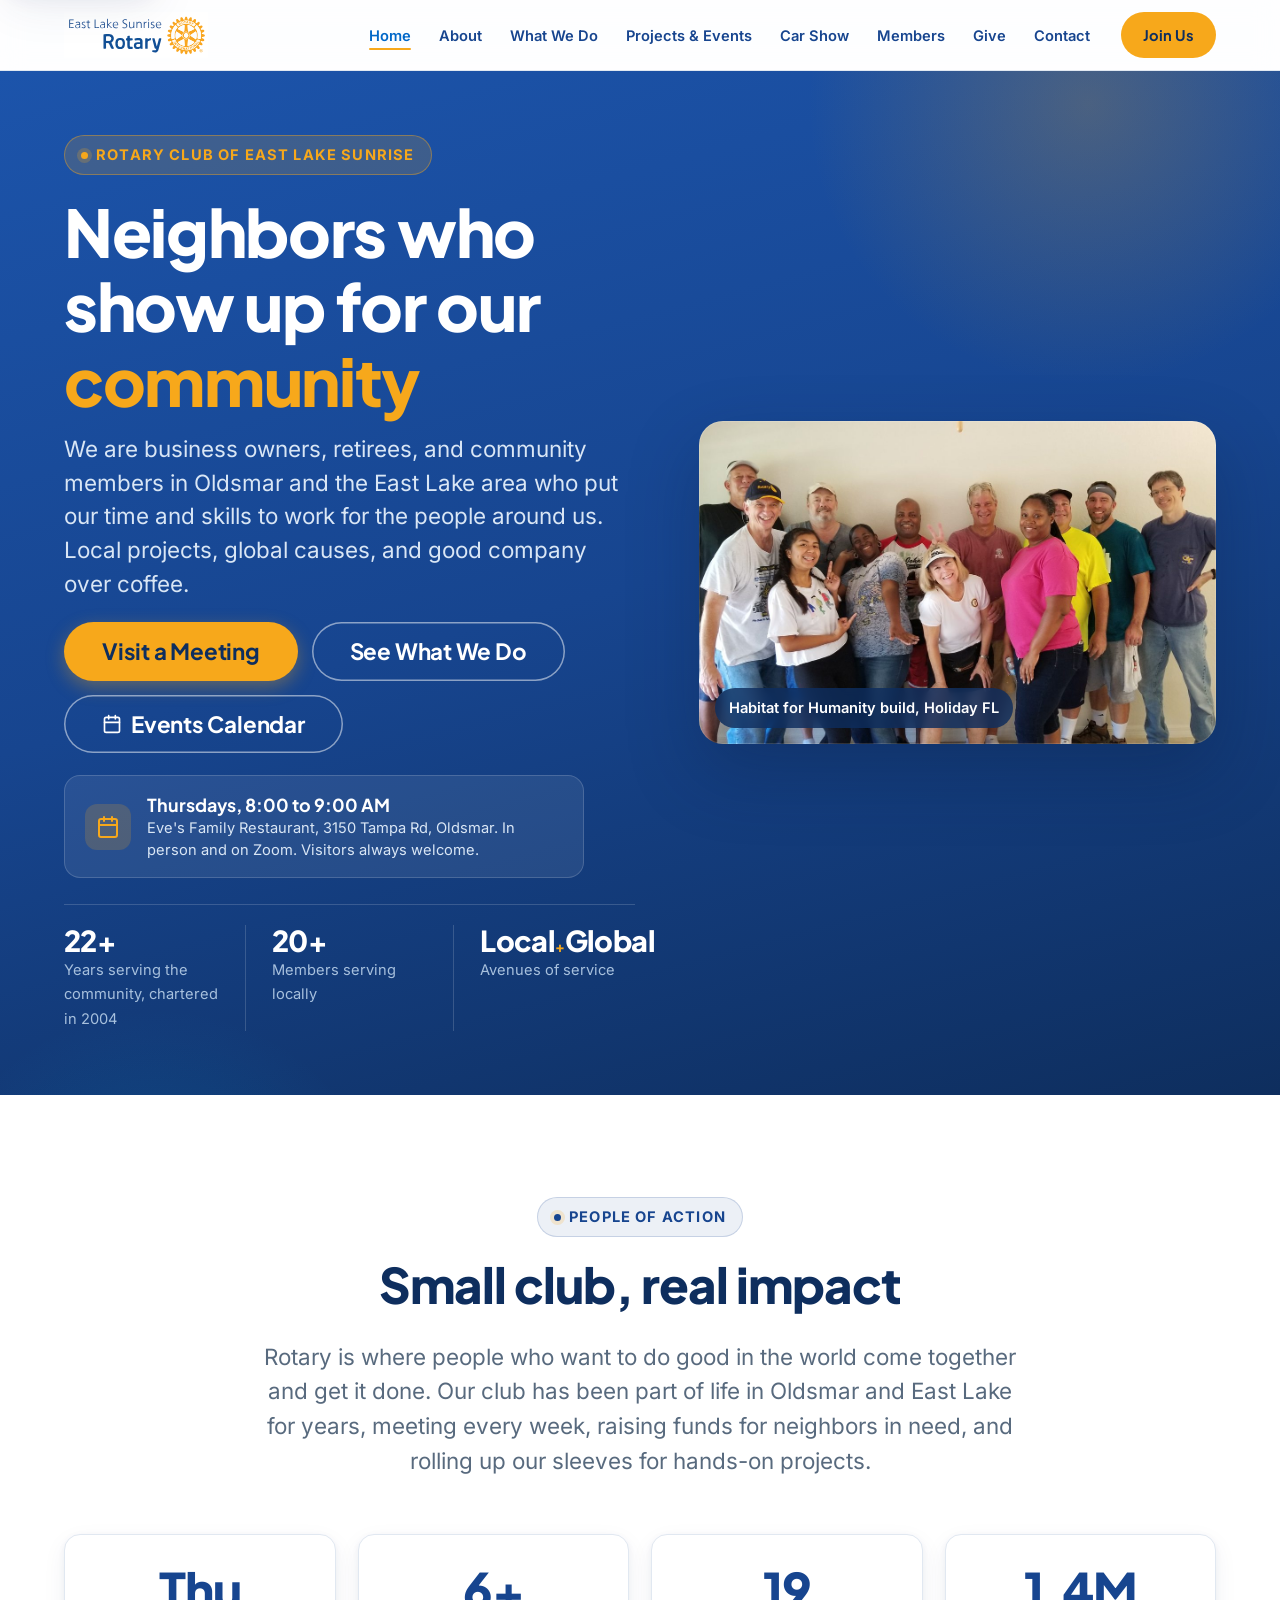
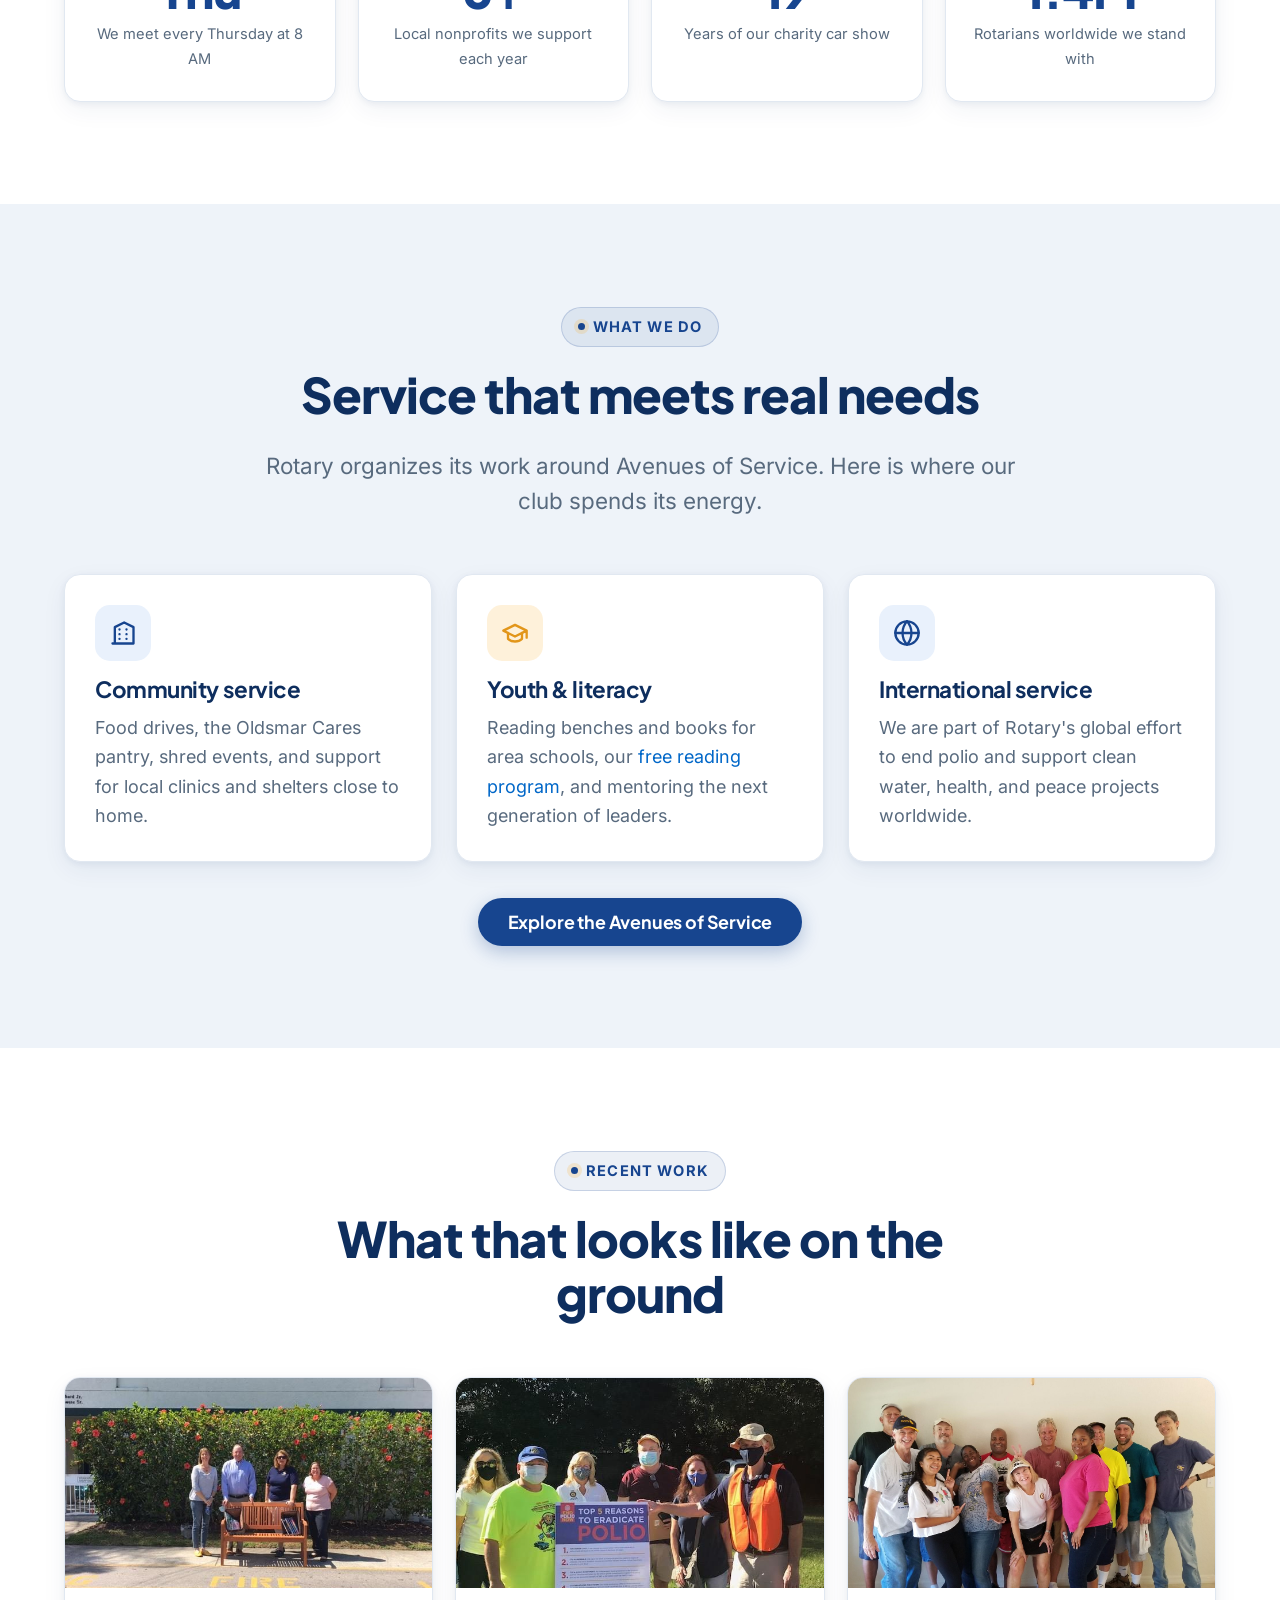
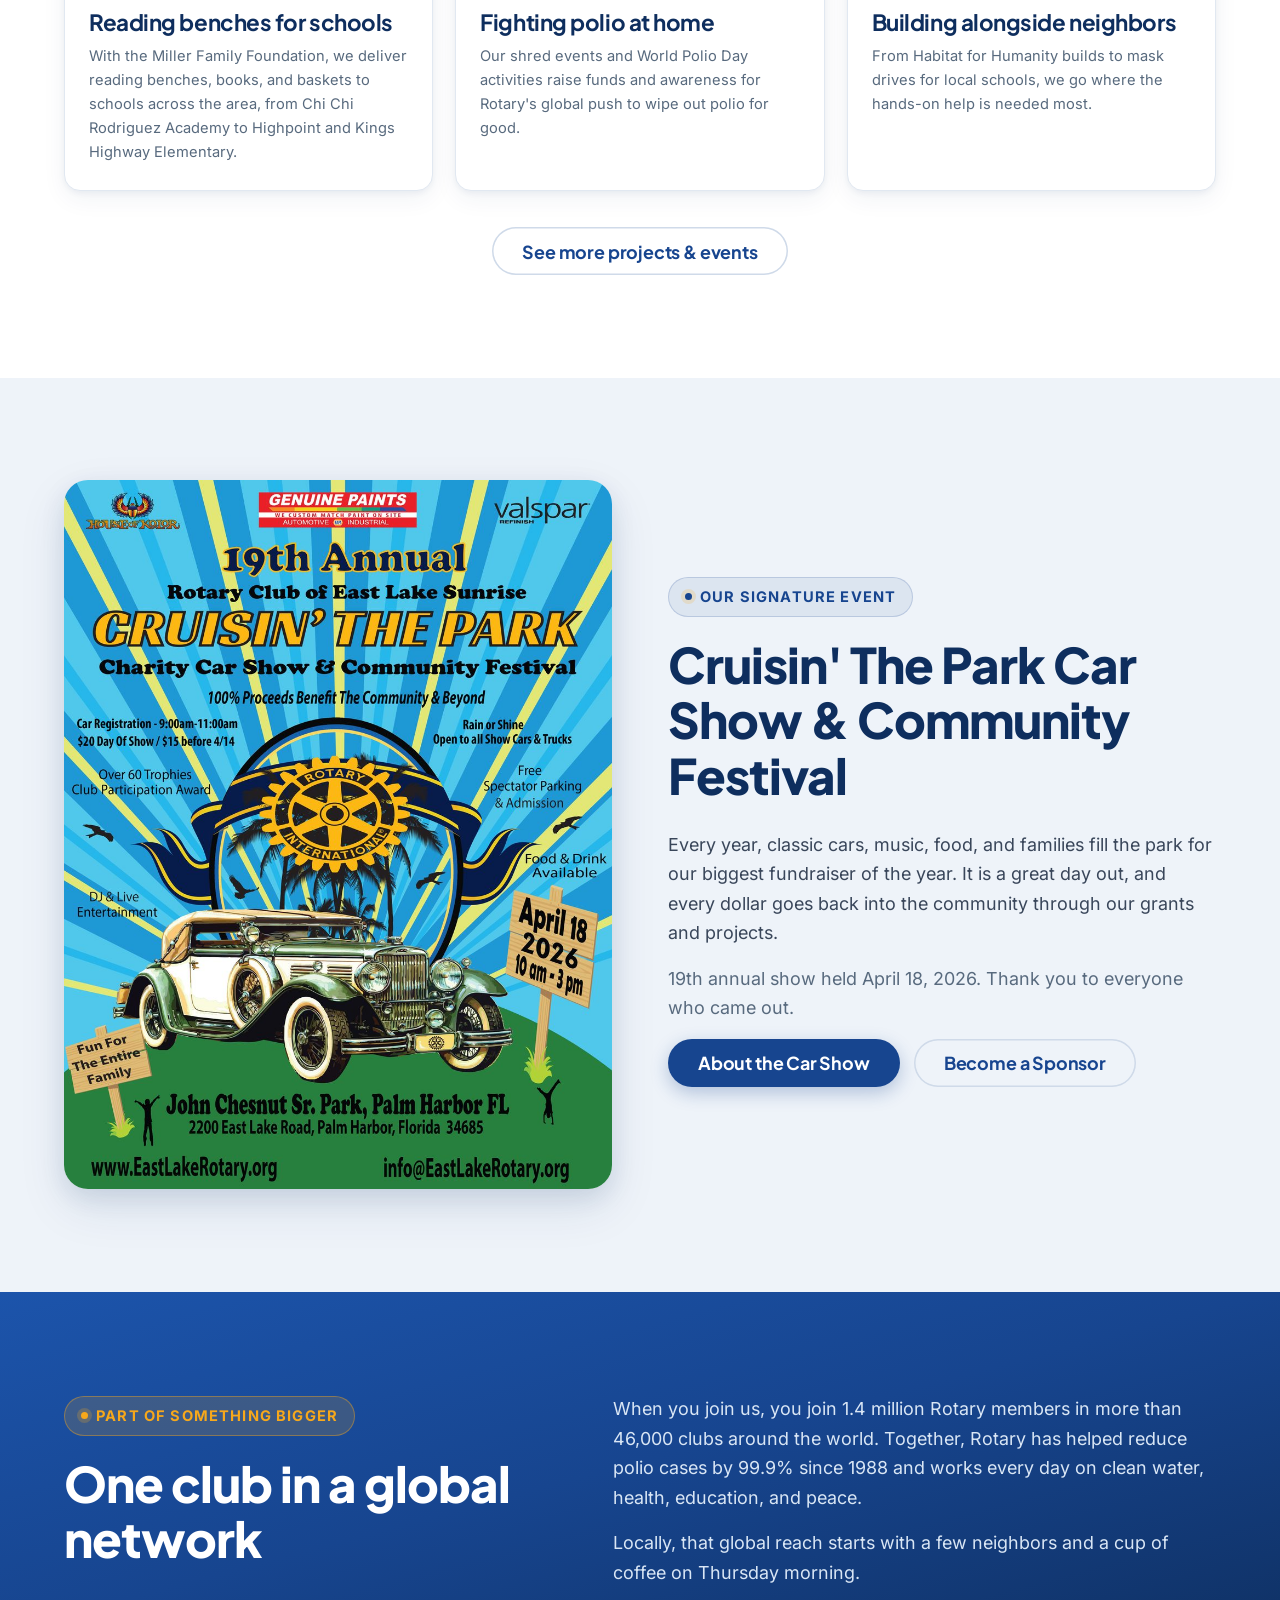
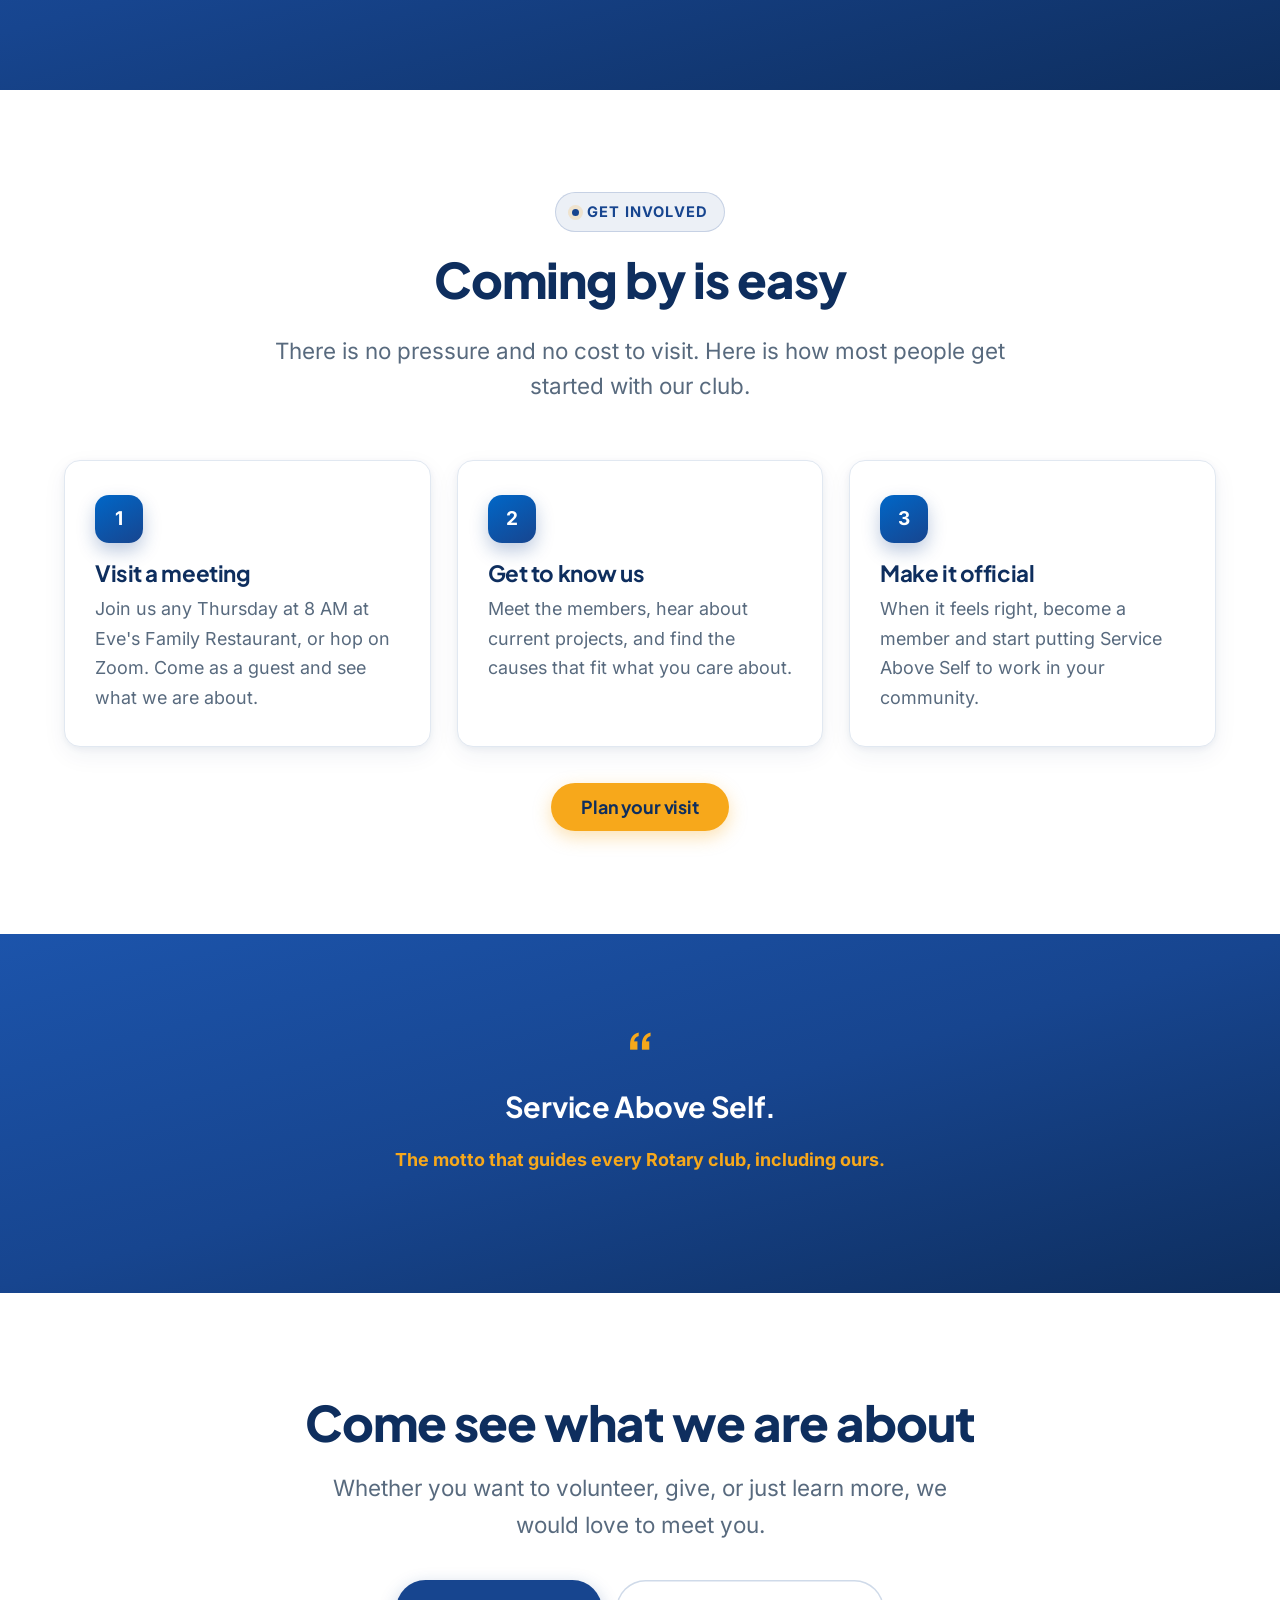
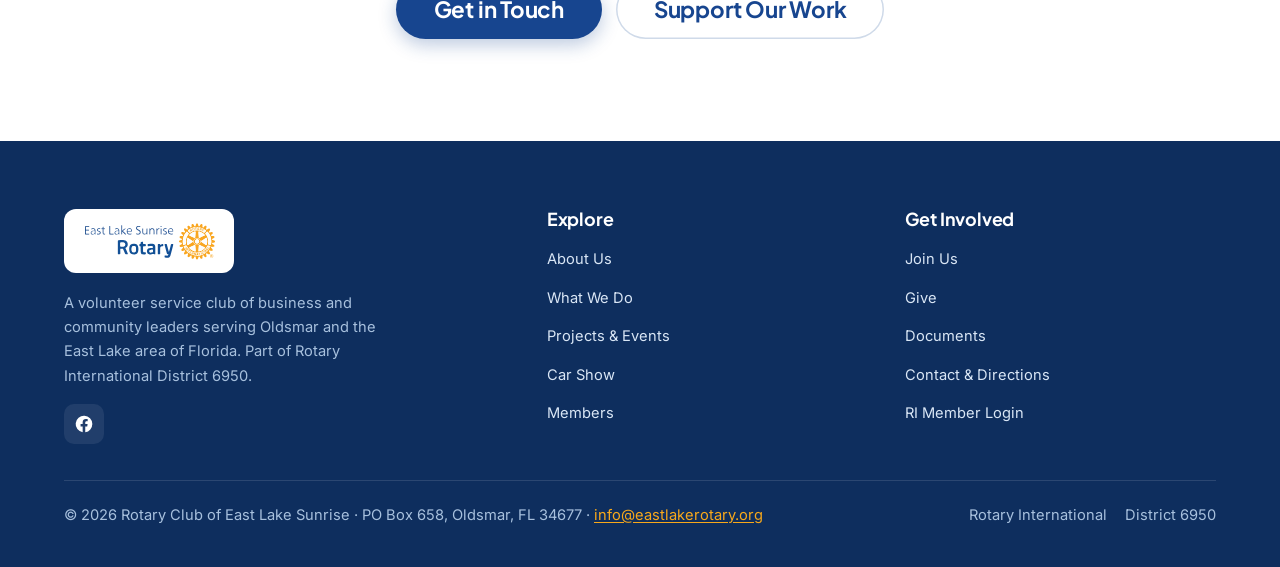
==== commit 8df1c8ff: "Apply webmaster (LTI) changes: community festival, sponsors and grill set up, 22+ years chartered 20" ====
--- a/index.html
+++ b/index.html
@@ -14,12 +14,14 @@
 <meta property="og:description" content="A group of business and community leaders serving Oldsmar and the East Lake area. We meet Thursdays at 8 AM, in person and on Zoom. Visitors always welcome.">
 <meta property="og:image" content="https://eastlakerotary.org/assets/img/Habitat-9-7-19.jpg">
 <meta name="twitter:card" content="summary_large_image">
-<link rel="icon" href="assets/img/rotary-wheel.svg" type="image/svg+xml">
+<link rel="icon" href="assets/img/els-rotary-wheel.svg" type="image/svg+xml">
+<link rel="icon" type="image/png" sizes="32x32" href="assets/img/favicon-32.png">
+<link rel="apple-touch-icon" href="assets/img/apple-touch-icon.png">
 <link rel="preload" href="assets/fonts/plus-jakarta-sans-latin.woff2" as="font" type="font/woff2" crossorigin>
 <link rel="stylesheet" href="assets/css/styles.css?v=4">
 <script type="application/ld+json">
 {"@context":"https://schema.org","@graph":[
-{"@type":["NGO","LocalBusiness"],"@id":"https://eastlakerotary.org/#organization","name":"Rotary Club of East Lake Sunrise","alternateName":"East Lake Sunrise Rotary","url":"https://eastlakerotary.org/","logo":"https://eastlakerotary.org/assets/img/rotary-wheel.svg","description":"A volunteer service club of business and community leaders serving Oldsmar and the East Lake area of Florida, part of Rotary International District 6950.","email":"info@eastlakerotary.org","foundingLocation":"Oldsmar, Florida","areaServed":["Oldsmar, FL","East Lake, FL","Palm Harbor, FL"],"memberOf":{"@type":"Organization","name":"Rotary International","url":"https://www.rotary.org/"},"address":{"@type":"PostalAddress","postOfficeBoxNumber":"658","addressLocality":"Oldsmar","addressRegion":"FL","postalCode":"34677","addressCountry":"US"},"sameAs":["https://www.facebook.com/EastLakeSunrise/"]},
+{"@type":["NGO","LocalBusiness"],"@id":"https://eastlakerotary.org/#organization","name":"Rotary Club of East Lake Sunrise","alternateName":"East Lake Sunrise Rotary","url":"https://eastlakerotary.org/","logo":"https://eastlakerotary.org/assets/img/els-rotary-wheel.svg","description":"A volunteer service club of business and community leaders serving Oldsmar and the East Lake area of Florida, part of Rotary International District 6950.","email":"info@eastlakerotary.org","foundingLocation":"Oldsmar, Florida","areaServed":["Oldsmar, FL","East Lake, FL","Palm Harbor, FL"],"memberOf":{"@type":"Organization","name":"Rotary International","url":"https://www.rotary.org/"},"address":{"@type":"PostalAddress","postOfficeBoxNumber":"658","addressLocality":"Oldsmar","addressRegion":"FL","postalCode":"34677","addressCountry":"US"},"sameAs":["https://www.facebook.com/EastLakeSunrise/"]},
 {"@type":"WebSite","@id":"https://eastlakerotary.org/#website","url":"https://eastlakerotary.org/","name":"Rotary Club of East Lake Sunrise","publisher":{"@id":"https://eastlakerotary.org/#organization"},"inLanguage":"en-US"},
 {"@type":"Event","name":"Rotary Club of East Lake Sunrise weekly meeting","description":"Weekly meeting of the Rotary Club of East Lake Sunrise. Visitors welcome, in person and on Zoom.","eventSchedule":{"@type":"Schedule","repeatFrequency":"P1W","byDay":"https://schema.org/Thursday","startTime":"08:00","endTime":"09:00"},"eventAttendanceMode":"https://schema.org/MixedEventAttendanceMode","location":{"@type":"Place","name":"Eve's Family Restaurant","address":{"@type":"PostalAddress","streetAddress":"3150 Tampa Rd","addressLocality":"Oldsmar","addressRegion":"FL","postalCode":"34677","addressCountry":"US"}},"organizer":{"@id":"https://eastlakerotary.org/#organization"}}
 ]}
@@ -66,13 +68,14 @@
         <div class="hero-cta">
           <a class="btn btn-gold btn-large" href="join.html">Visit a Meeting</a>
           <a class="btn btn-ghost btn-large" href="what-we-do.html">See What We Do</a>
+          <a class="btn btn-ghost btn-large" href="https://docs.google.com/document/d/1EtRpZM-gwilD2zxqK6OzMjhY483s340O8ou8r71dhew/edit?tab=t.0" target="_blank" rel="noopener"><svg viewBox="0 0 24 24" width="20" height="20" fill="none" stroke="currentColor" stroke-width="2" stroke-linecap="round" stroke-linejoin="round" aria-hidden="true"><rect x="3" y="4" width="18" height="18" rx="2"/><path d="M16 2v4M8 2v4M3 10h18"/></svg>Events Calendar</a>
         </div>
         <div class="meeting-card">
           <span class="mc-icon" aria-hidden="true"><svg viewBox="0 0 24 24" fill="none" stroke="currentColor" stroke-width="2" stroke-linecap="round" stroke-linejoin="round"><rect x="3" y="4" width="18" height="18" rx="2"/><path d="M16 2v4M8 2v4M3 10h18"/></svg></span>
           <span class="mc-text"><b>Thursdays, 8:00 to 9:00 AM</b>Eve's Family Restaurant, 3150 Tampa Rd, Oldsmar. In person and on Zoom. Visitors always welcome.</span>
         </div>
         <div class="trust-strip">
-          <div class="trust-stat"><b>19<span class="accent">th</span></b><span>Annual Cruisin' The Park car show</span></div>
+          <div class="trust-stat"><b>22+</b><span>Years serving the community, chartered in 2004</span></div>
           <div class="trust-stat"><b>20+</b><span>Members serving locally</span></div>
           <div class="trust-stat"><b>Local<span class="accent">+</span>Global</b><span>Avenues of service</span></div>
         </div>
@@ -170,11 +173,11 @@
   <div class="container">
     <div class="split">
       <div class="reveal">
-        <img src="assets/img/CSPoster-2026.jpg" alt="Cruisin' The Park charity car show and fall festival poster" width="500" height="650" loading="lazy">
+        <img src="assets/img/CSPoster-2026.jpg" alt="Cruisin' The Park charity car show and community festival poster" width="500" height="650" loading="lazy">
       </div>
       <div class="reveal d1">
         <span class="eyebrow">Our signature event</span>
-        <h2>Cruisin' The Park Car Show &amp; Fall Festival</h2>
+        <h2>Cruisin' The Park Car Show &amp; Community Festival</h2>
         <p>Every year, classic cars, music, food, and families fill the park for our biggest fundraiser of the year. It is a great day out, and every dollar goes back into the community through our grants and projects.</p>
         <p class="muted">19th annual show held April 18, 2026. Thank you to everyone who came out.</p>
         <div class="hero-cta" style="margin-top:8px;">
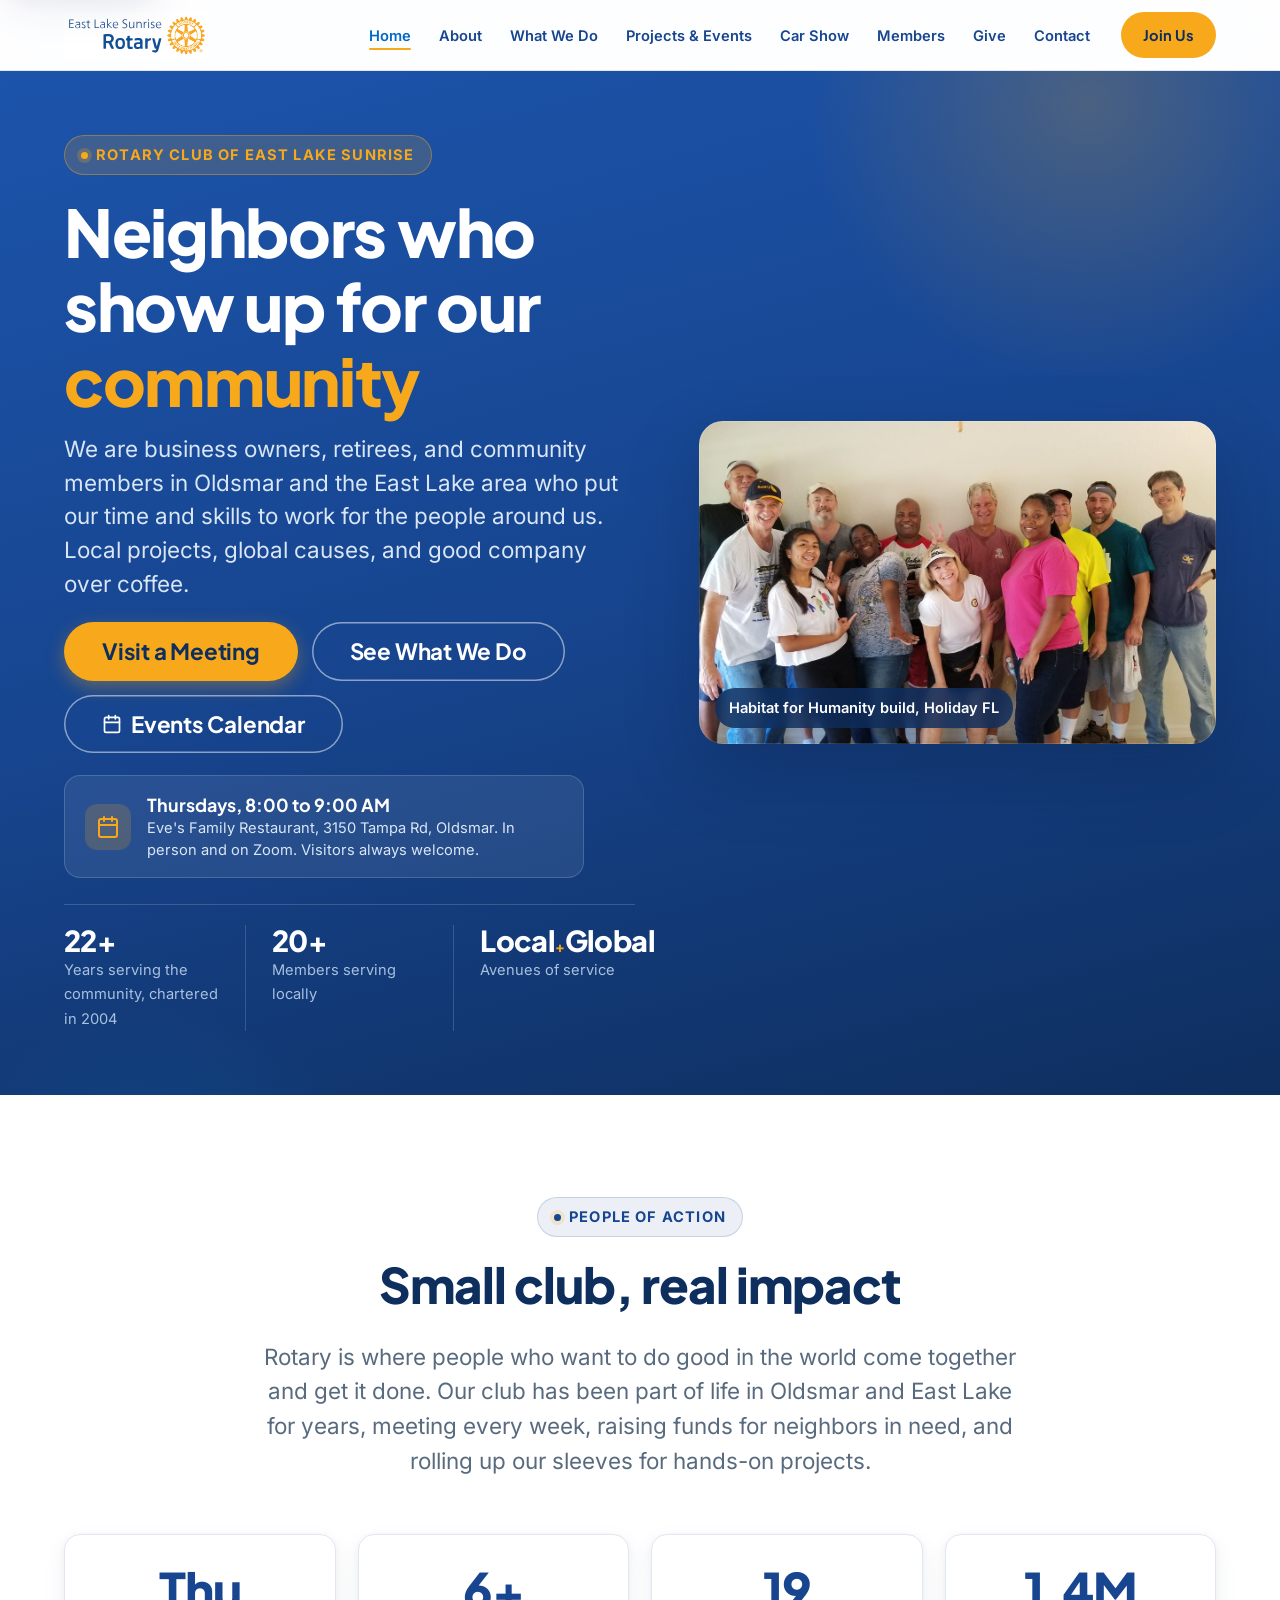
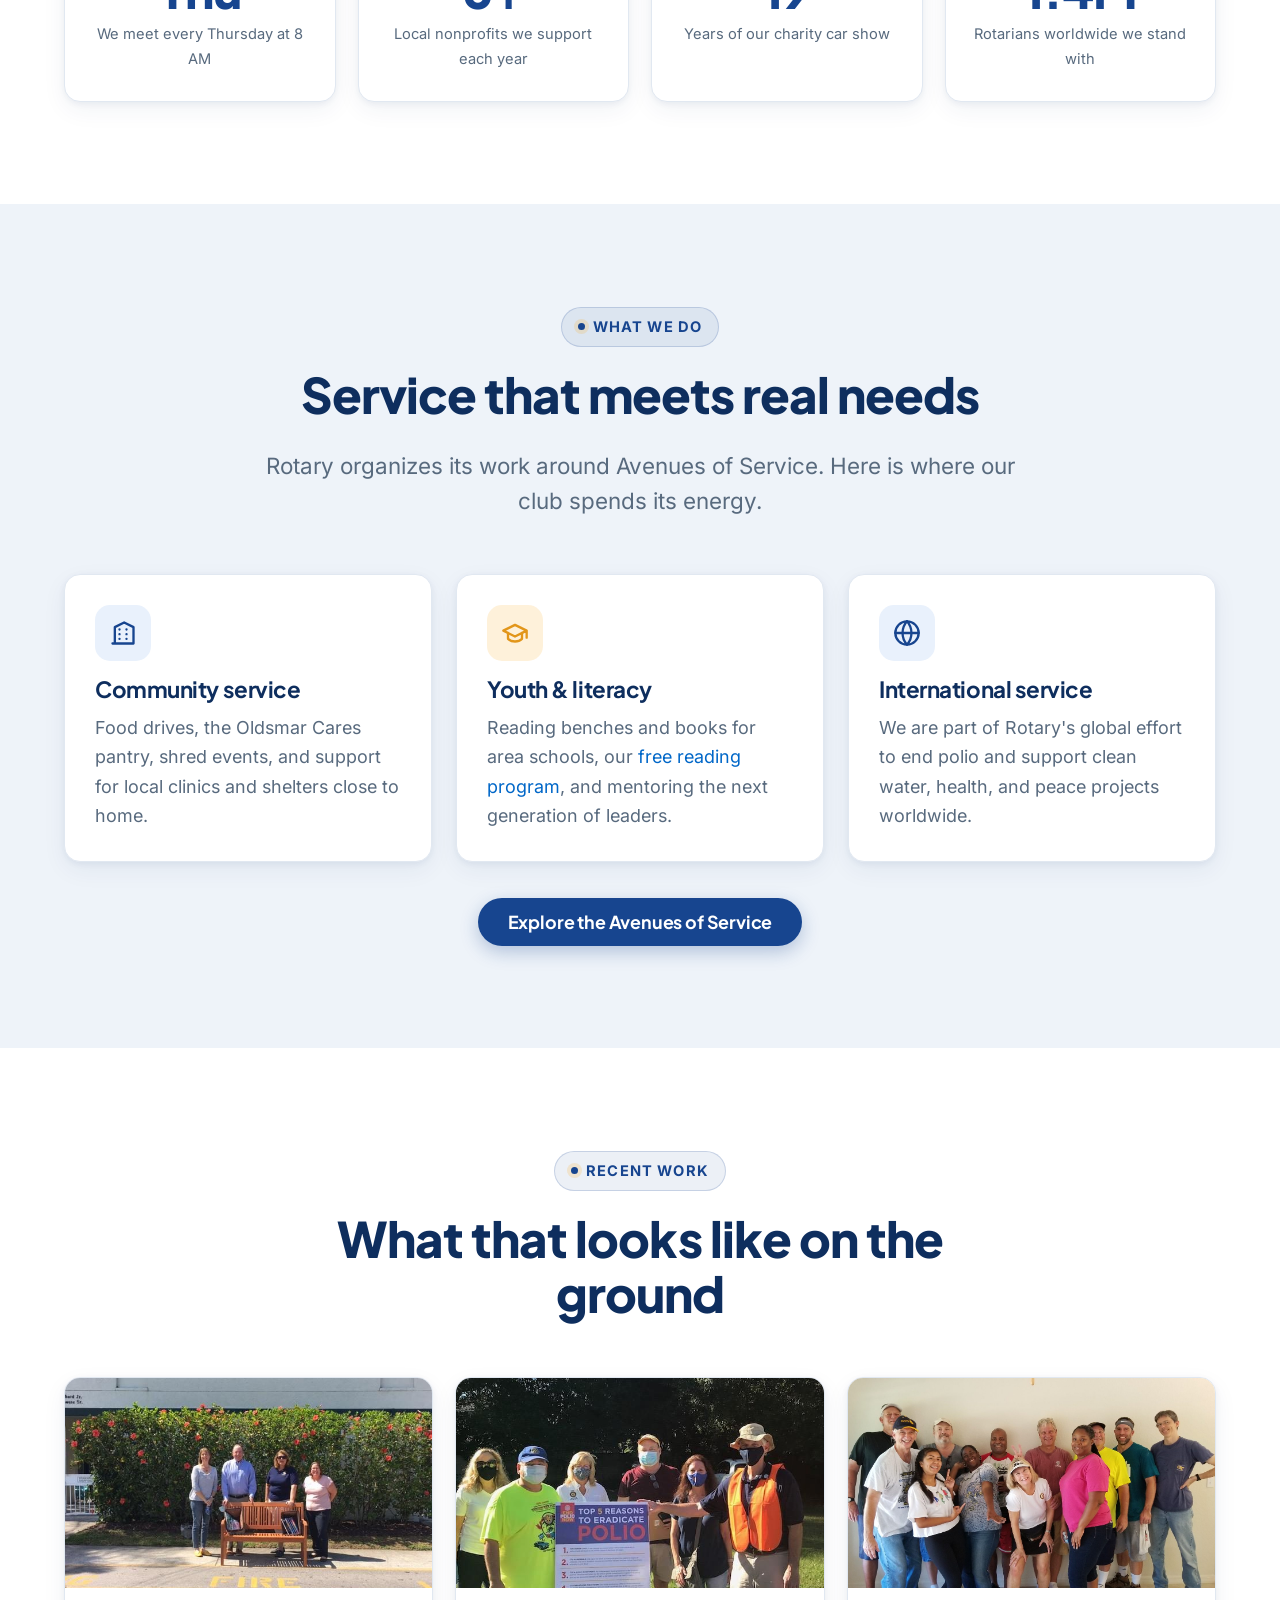
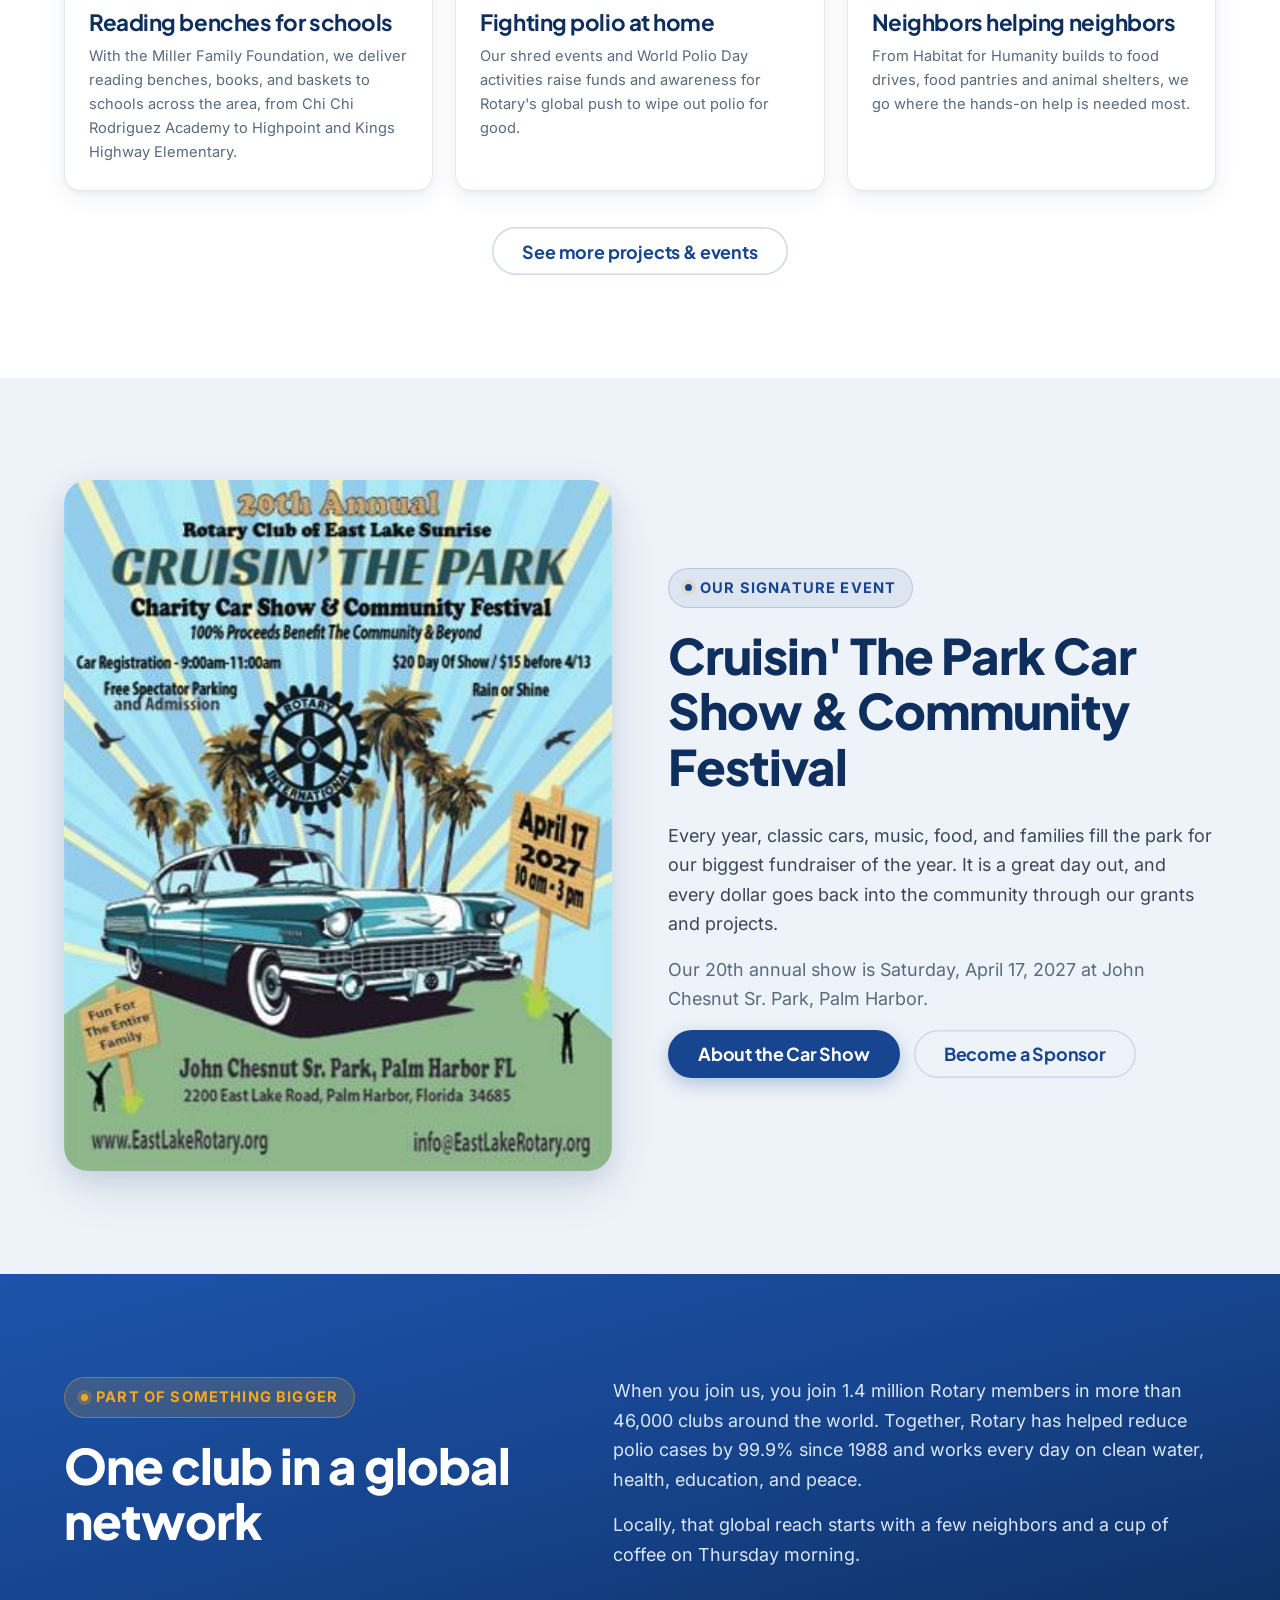
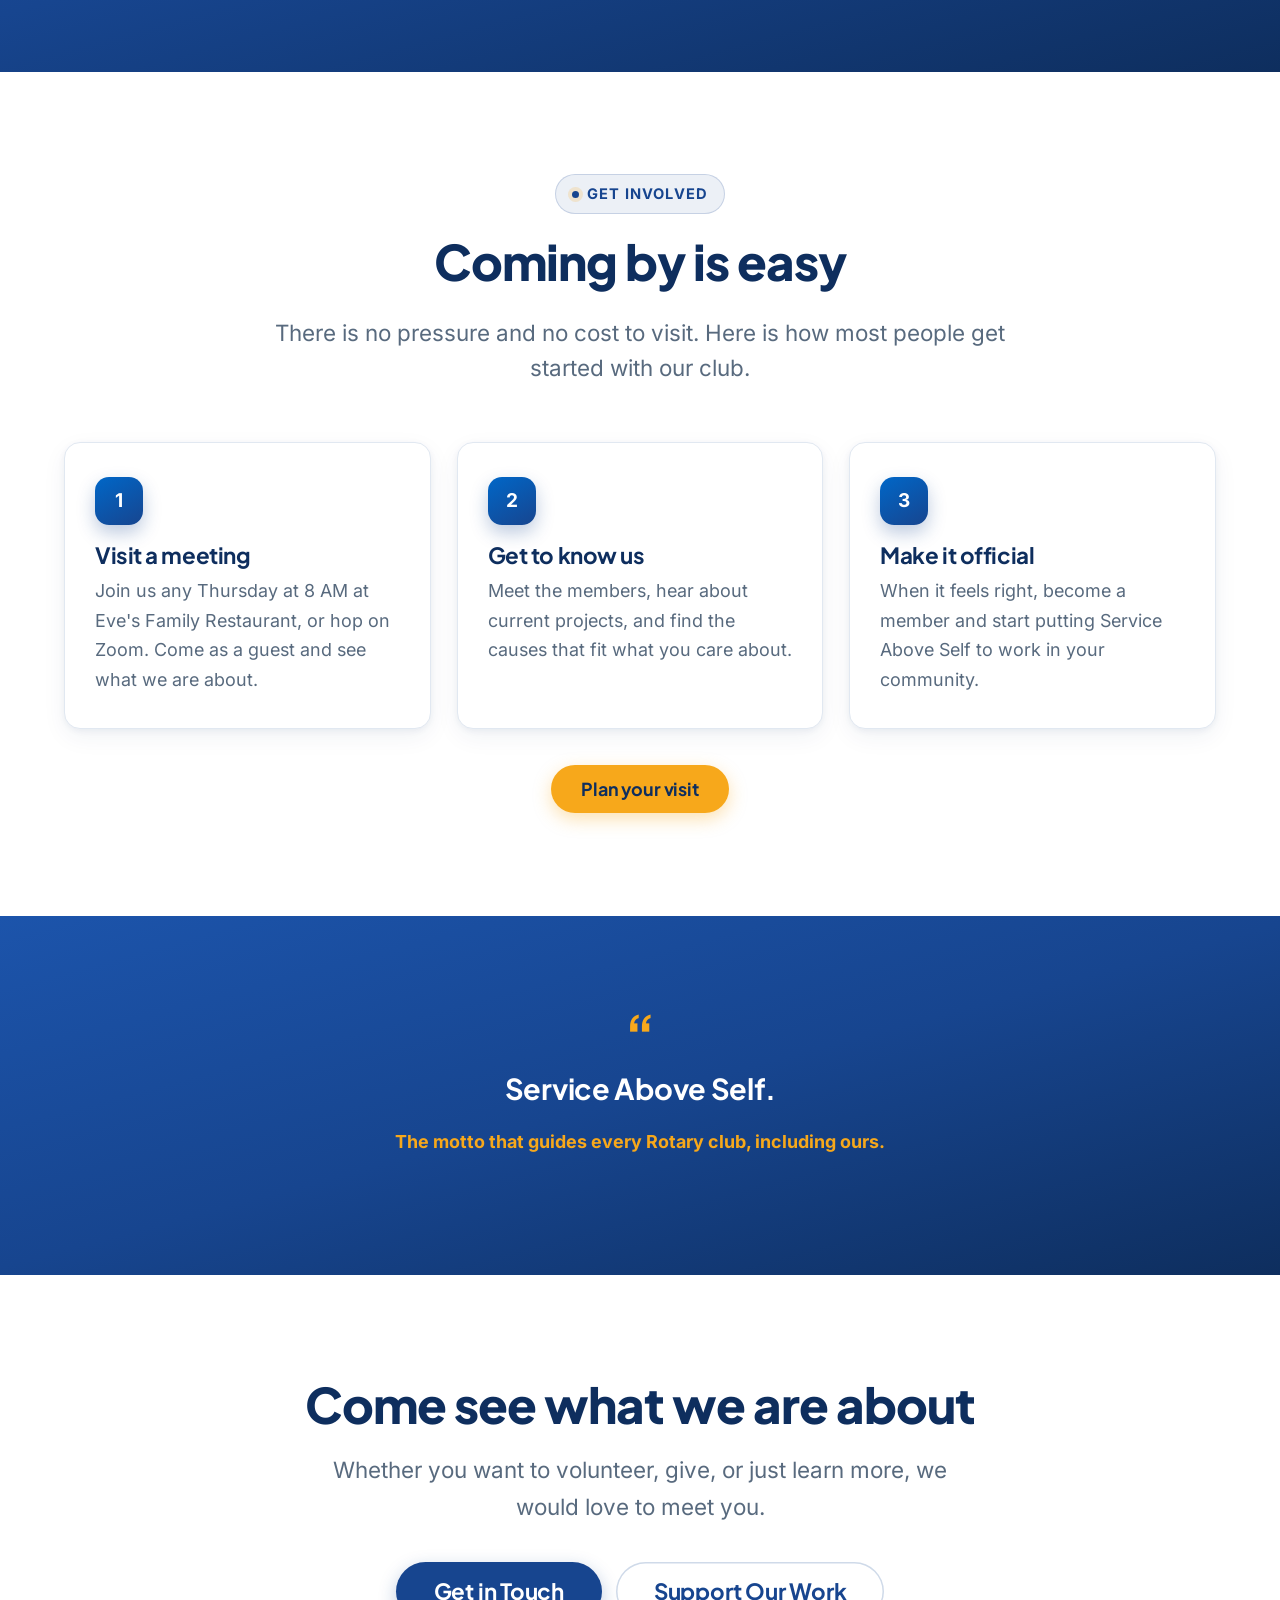
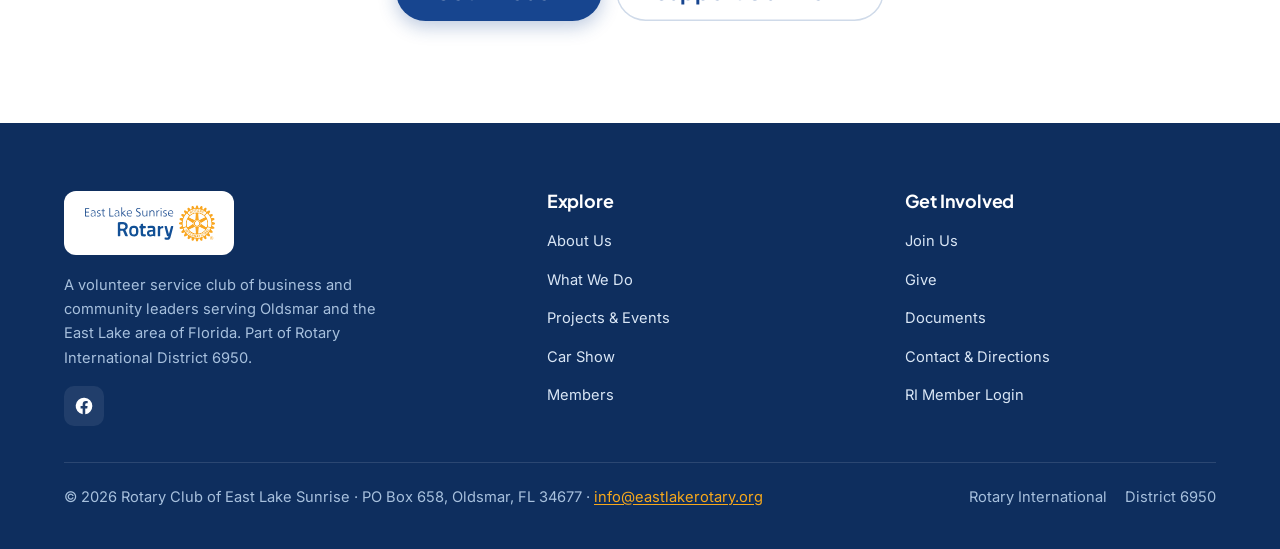
==== commit 3ff8d108: "Apply Howard's Jun 15 feedback round 3: new meal-packing photo + food card wording, neighbors-helpin" ====
--- a/index.html
+++ b/index.html
@@ -18,7 +18,7 @@
 <link rel="icon" type="image/png" sizes="32x32" href="assets/img/favicon-32.png">
 <link rel="apple-touch-icon" href="assets/img/apple-touch-icon.png">
 <link rel="preload" href="assets/fonts/plus-jakarta-sans-latin.woff2" as="font" type="font/woff2" crossorigin>
-<link rel="stylesheet" href="assets/css/styles.css?v=4">
+<link rel="stylesheet" href="assets/css/styles.css?v=5">
 <script type="application/ld+json">
 {"@context":"https://schema.org","@graph":[
 {"@type":["NGO","LocalBusiness"],"@id":"https://eastlakerotary.org/#organization","name":"Rotary Club of East Lake Sunrise","alternateName":"East Lake Sunrise Rotary","url":"https://eastlakerotary.org/","logo":"https://eastlakerotary.org/assets/img/els-rotary-wheel.svg","description":"A volunteer service club of business and community leaders serving Oldsmar and the East Lake area of Florida, part of Rotary International District 6950.","email":"info@eastlakerotary.org","foundingLocation":"Oldsmar, Florida","areaServed":["Oldsmar, FL","East Lake, FL","Palm Harbor, FL"],"memberOf":{"@type":"Organization","name":"Rotary International","url":"https://www.rotary.org/"},"address":{"@type":"PostalAddress","postOfficeBoxNumber":"658","addressLocality":"Oldsmar","addressRegion":"FL","postalCode":"34677","addressCountry":"US"},"sameAs":["https://www.facebook.com/EastLakeSunrise/"]},
@@ -159,8 +159,8 @@
       <article class="impact-card reveal d2">
         <img src="assets/img/Habitat-9-7-19.jpg" alt="Club members at a Habitat for Humanity build in Holiday, Florida" width="550" height="367" loading="lazy">
         <div class="ic-body">
-          <h3>Building alongside neighbors</h3>
-          <p>From Habitat for Humanity builds to mask drives for local schools, we go where the hands-on help is needed most.</p>
+          <h3>Neighbors helping neighbors</h3>
+          <p>From Habitat for Humanity builds to food drives, food pantries and animal shelters, we go where the hands-on help is needed most.</p>
         </div>
       </article>
     </div>
@@ -173,13 +173,13 @@
   <div class="container">
     <div class="split">
       <div class="reveal">
-        <img src="assets/img/CSPoster-2026.jpg" alt="Cruisin' The Park charity car show and community festival poster" width="500" height="650" loading="lazy">
+        <img src="assets/img/CSPoster-2027.jpg" alt="Cruisin' The Park 2027 charity car show and community festival poster" width="360" height="454" loading="lazy">
       </div>
       <div class="reveal d1">
         <span class="eyebrow">Our signature event</span>
         <h2>Cruisin' The Park Car Show &amp; Community Festival</h2>
         <p>Every year, classic cars, music, food, and families fill the park for our biggest fundraiser of the year. It is a great day out, and every dollar goes back into the community through our grants and projects.</p>
-        <p class="muted">19th annual show held April 18, 2026. Thank you to everyone who came out.</p>
+        <p class="muted">Our 20th annual show is Saturday, April 17, 2027 at John Chesnut Sr. Park, Palm Harbor.</p>
         <div class="hero-cta" style="margin-top:8px;">
           <a class="btn btn-primary" href="car-show.html">About the Car Show</a>
           <a class="btn btn-outline" href="give.html">Become a Sponsor</a>
--- a/assets/css/styles.css
+++ b/assets/css/styles.css
@@ -318,7 +318,7 @@
 .chair-list li b { font-family: 'Plus Jakarta Sans', sans-serif; color: var(--ink); font-weight: 700; }
 
 /* Award row */
-.award-row { display: grid; grid-template-columns: repeat(3,1fr); gap: 18px; max-width: 900px; margin: 0 auto; }
+.award-row { display: grid; grid-template-columns: repeat(4,1fr); gap: 18px; max-width: 960px; margin: 0 auto; }
 .award { background: var(--surface); border: 1px solid var(--border); border-radius: var(--radius); padding: 26px; text-align: center; box-shadow: var(--shadow-sm); }
 .award .a-medal { width: 46px; height: 46px; margin: 0 auto 12px; border-radius: 50%; background: rgba(247,168,27,.16); color: var(--gold-600); display: flex; align-items: center; justify-content: center; }
 .award .a-title { font-size: 12px; text-transform: uppercase; letter-spacing: .06em; color: var(--muted); margin: 0 0 6px; font-weight: 700; }
@@ -414,7 +414,7 @@
   .roster { grid-template-columns: repeat(3,1fr); }
   .board-grid { grid-template-columns: repeat(2,1fr); }
   .sponsor-wall { grid-template-columns: repeat(4,1fr); }
-  .award-row { grid-template-columns: 1fr; max-width: 460px; }
+  .award-row { grid-template-columns: repeat(2,1fr); max-width: 520px; }
 }
 @media (max-width: 920px) {
   .site-header .container { flex-wrap: wrap; }
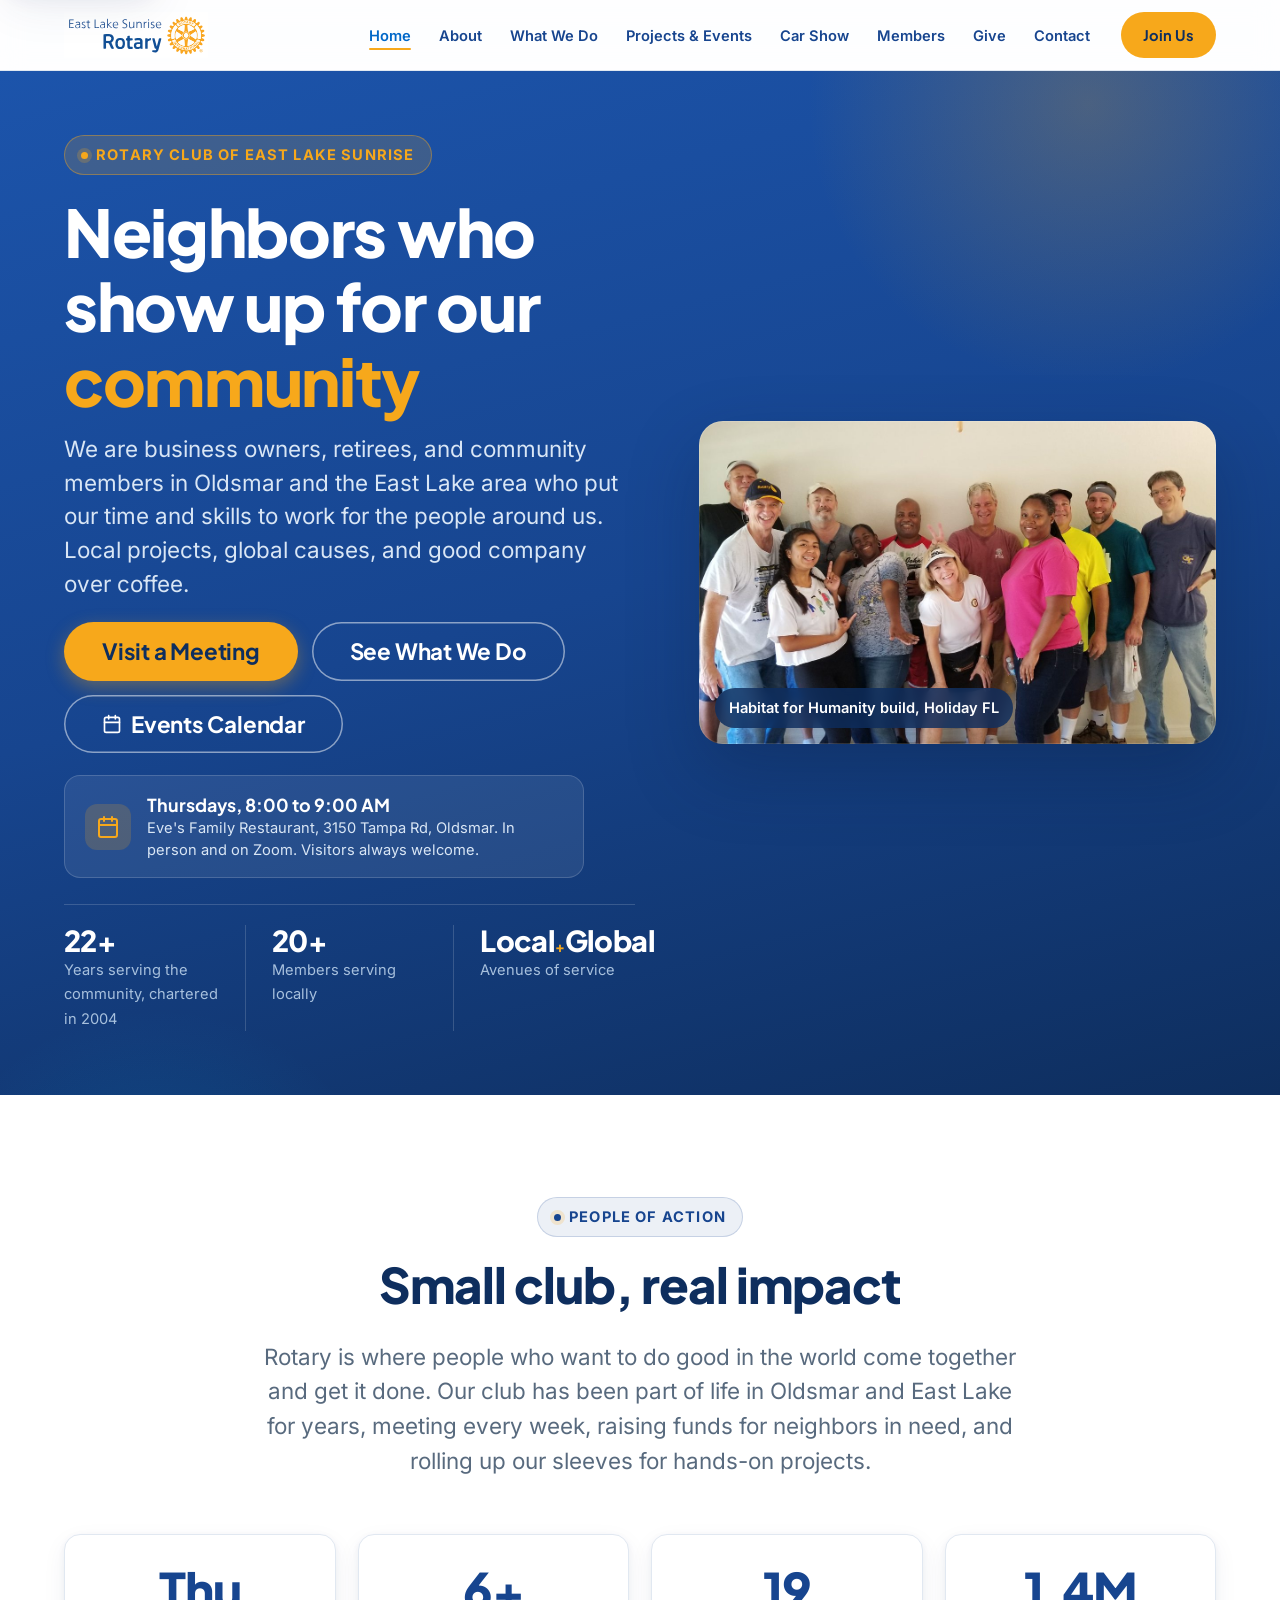
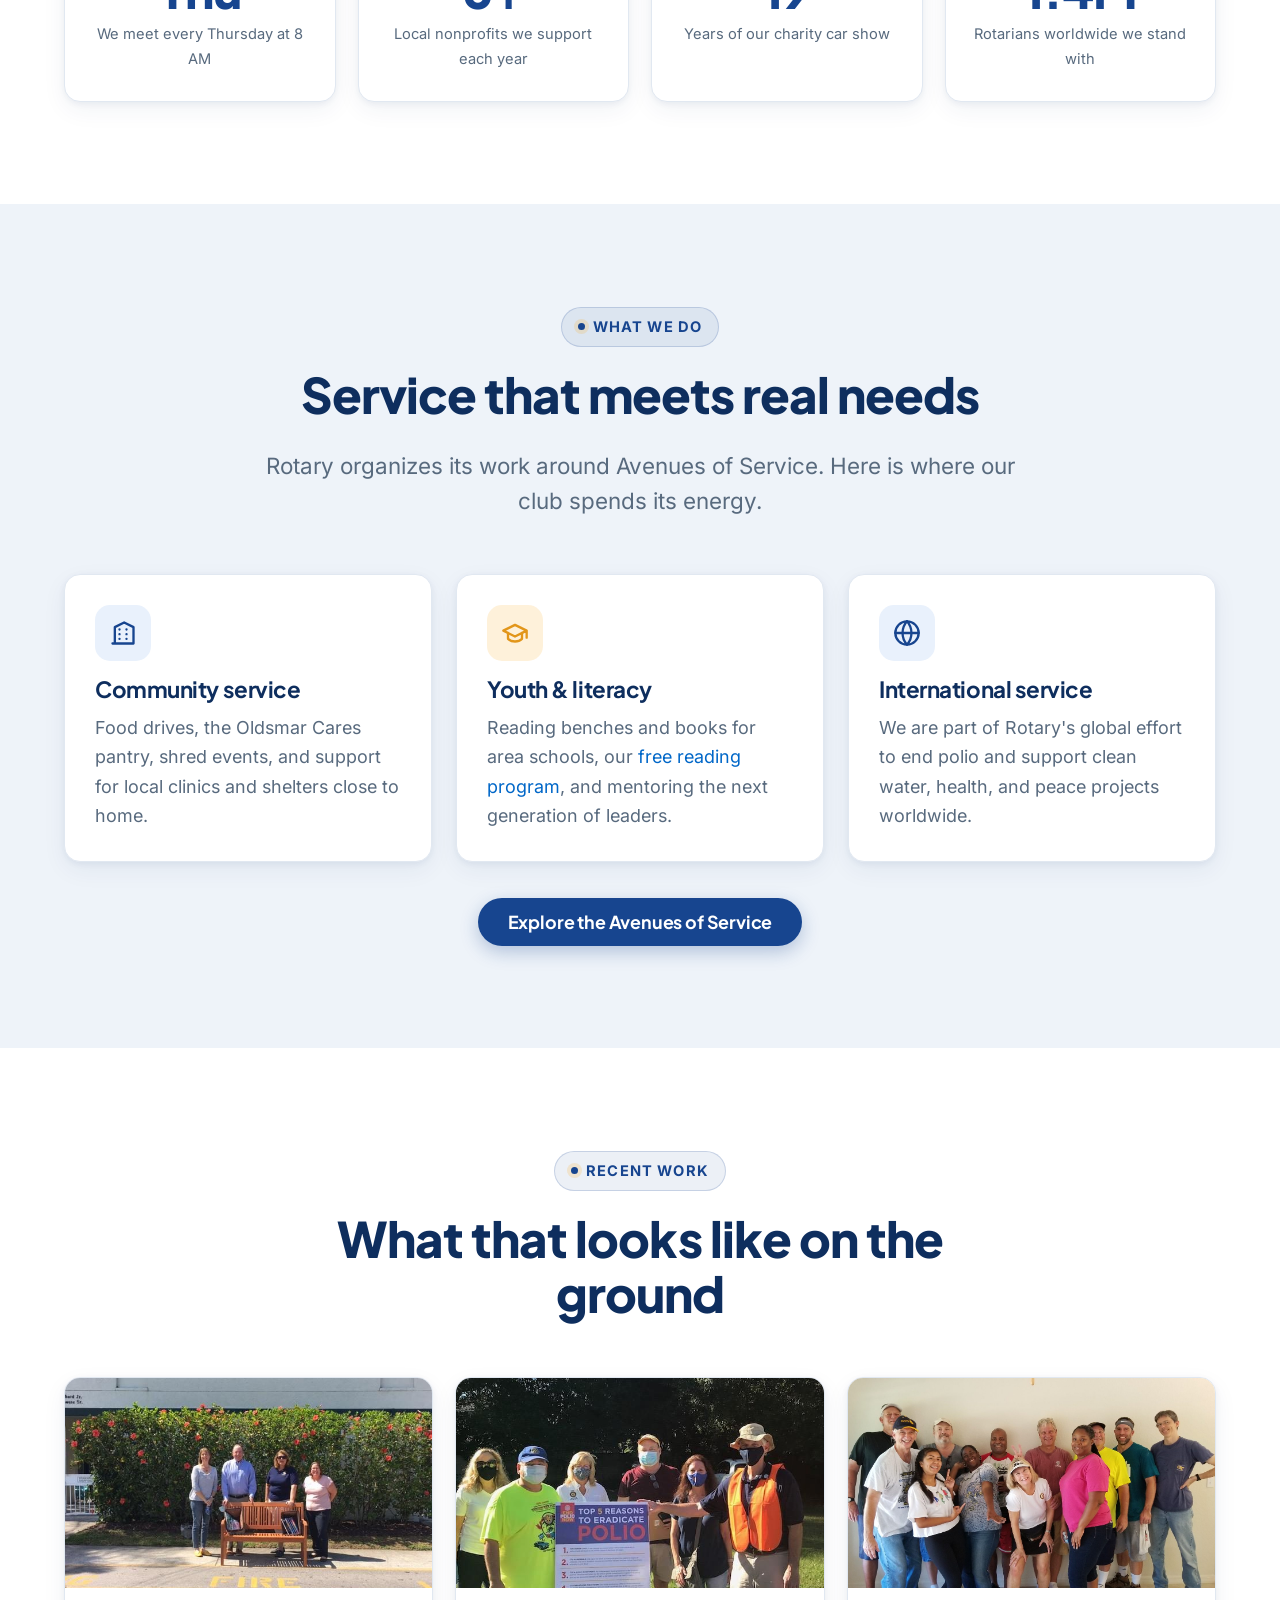
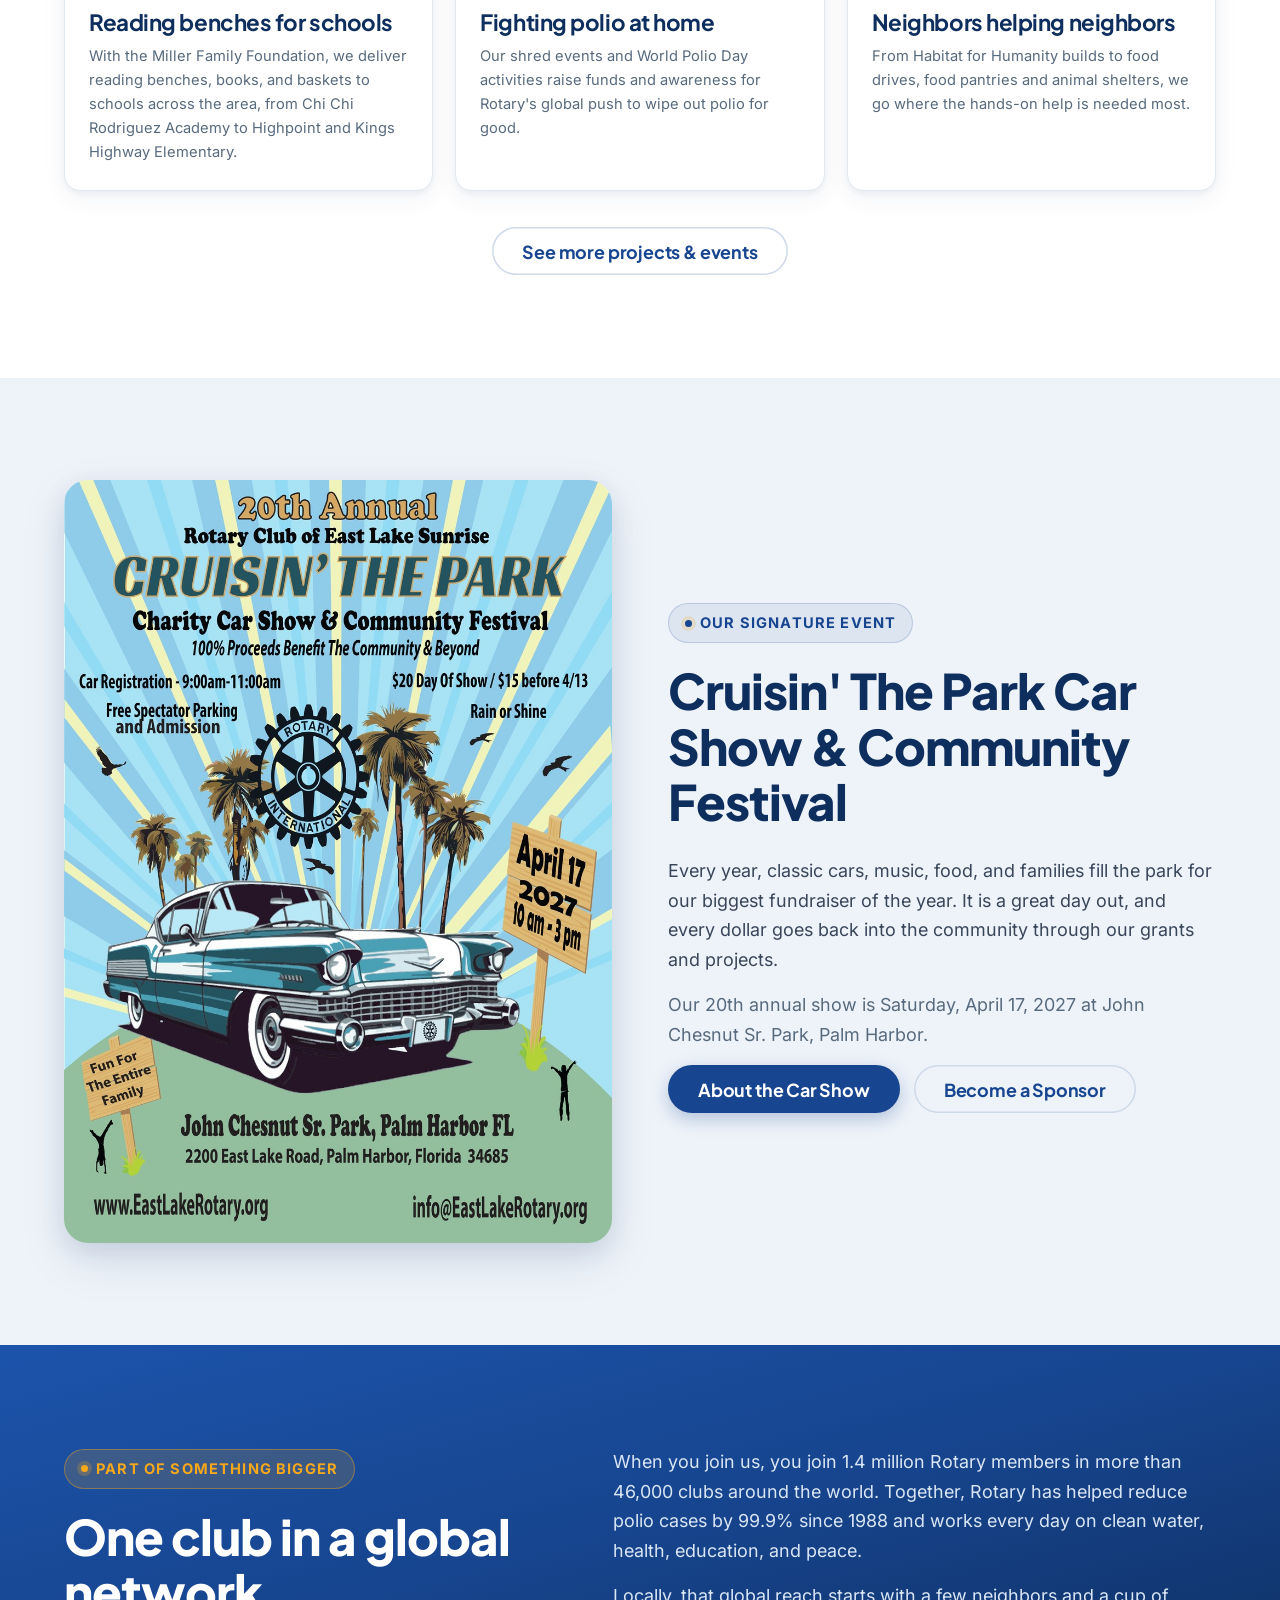
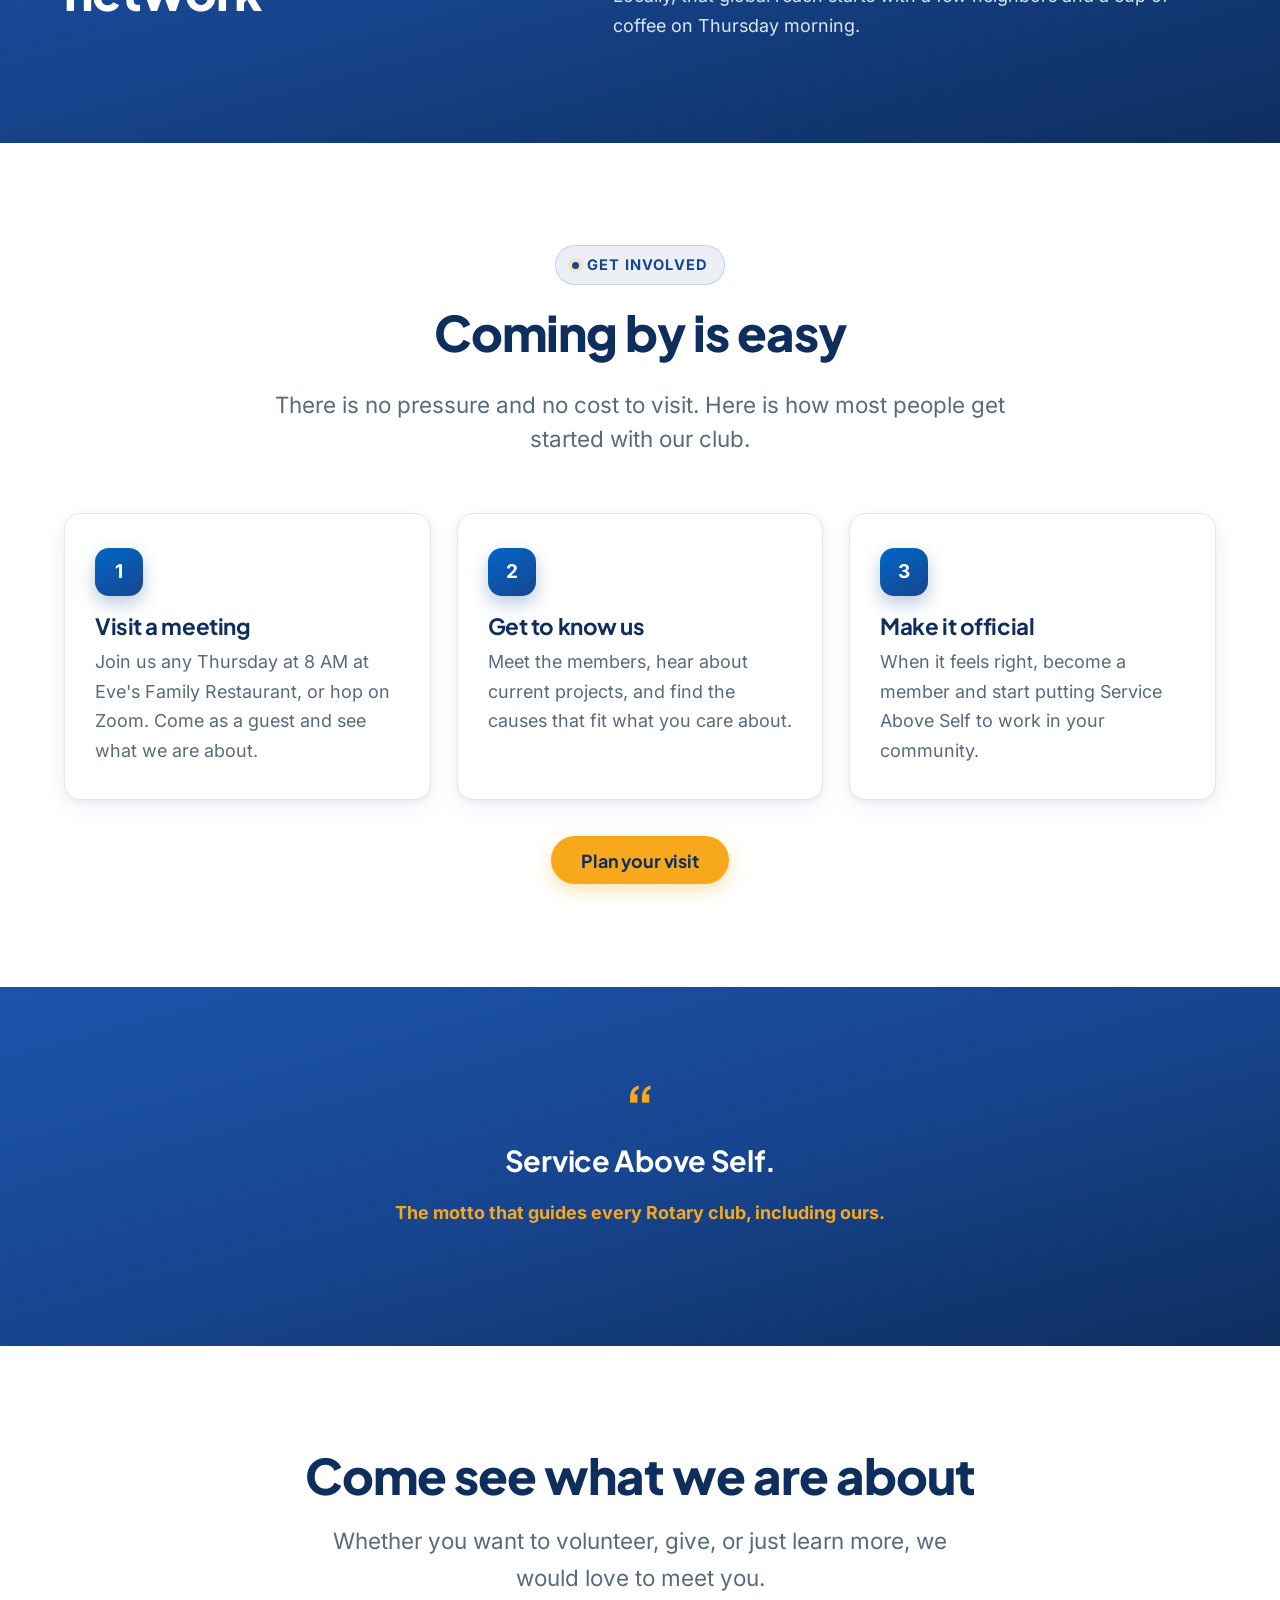
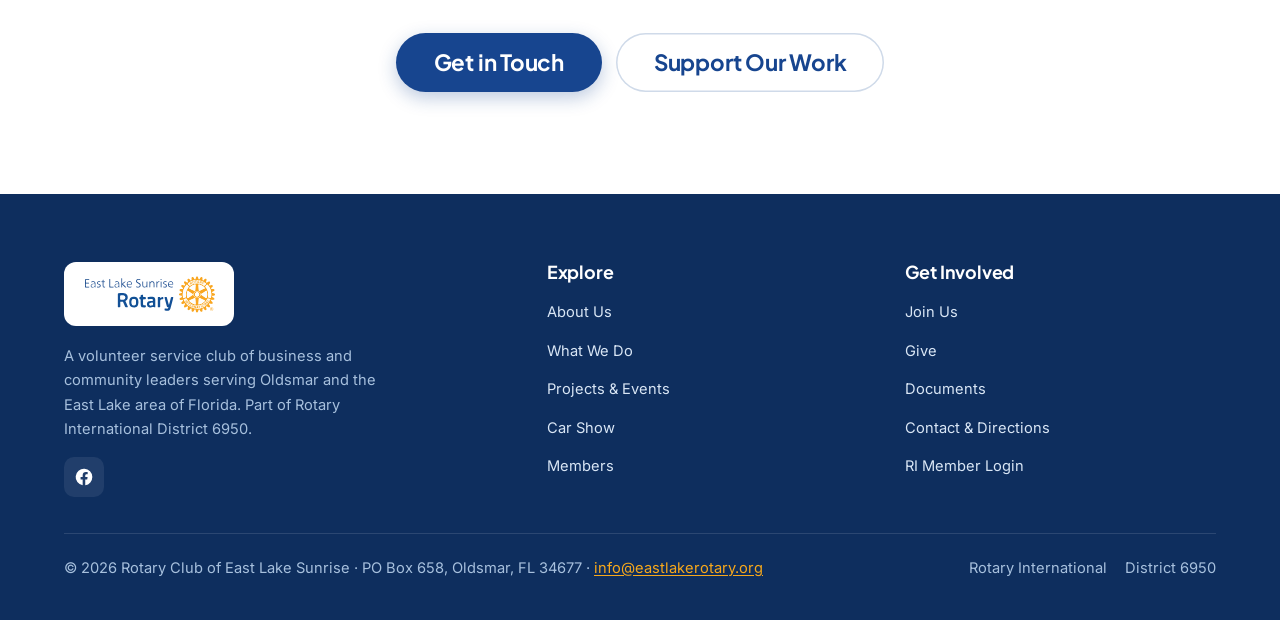
==== commit ce6483cf: "Use hi-res 2027 car show poster; swap to tighter meals photo with top-anchored crop (keeps heads); c" ====
--- a/index.html
+++ b/index.html
@@ -173,7 +173,7 @@
   <div class="container">
     <div class="split">
       <div class="reveal">
-        <img src="assets/img/CSPoster-2027.jpg" alt="Cruisin' The Park 2027 charity car show and community festival poster" width="360" height="454" loading="lazy">
+        <img src="assets/img/CSPoster-2027.jpg?v=2" alt="Cruisin' The Park 2027 charity car show and community festival poster" width="1000" height="1391" loading="lazy">
       </div>
       <div class="reveal d1">
         <span class="eyebrow">Our signature event</span>
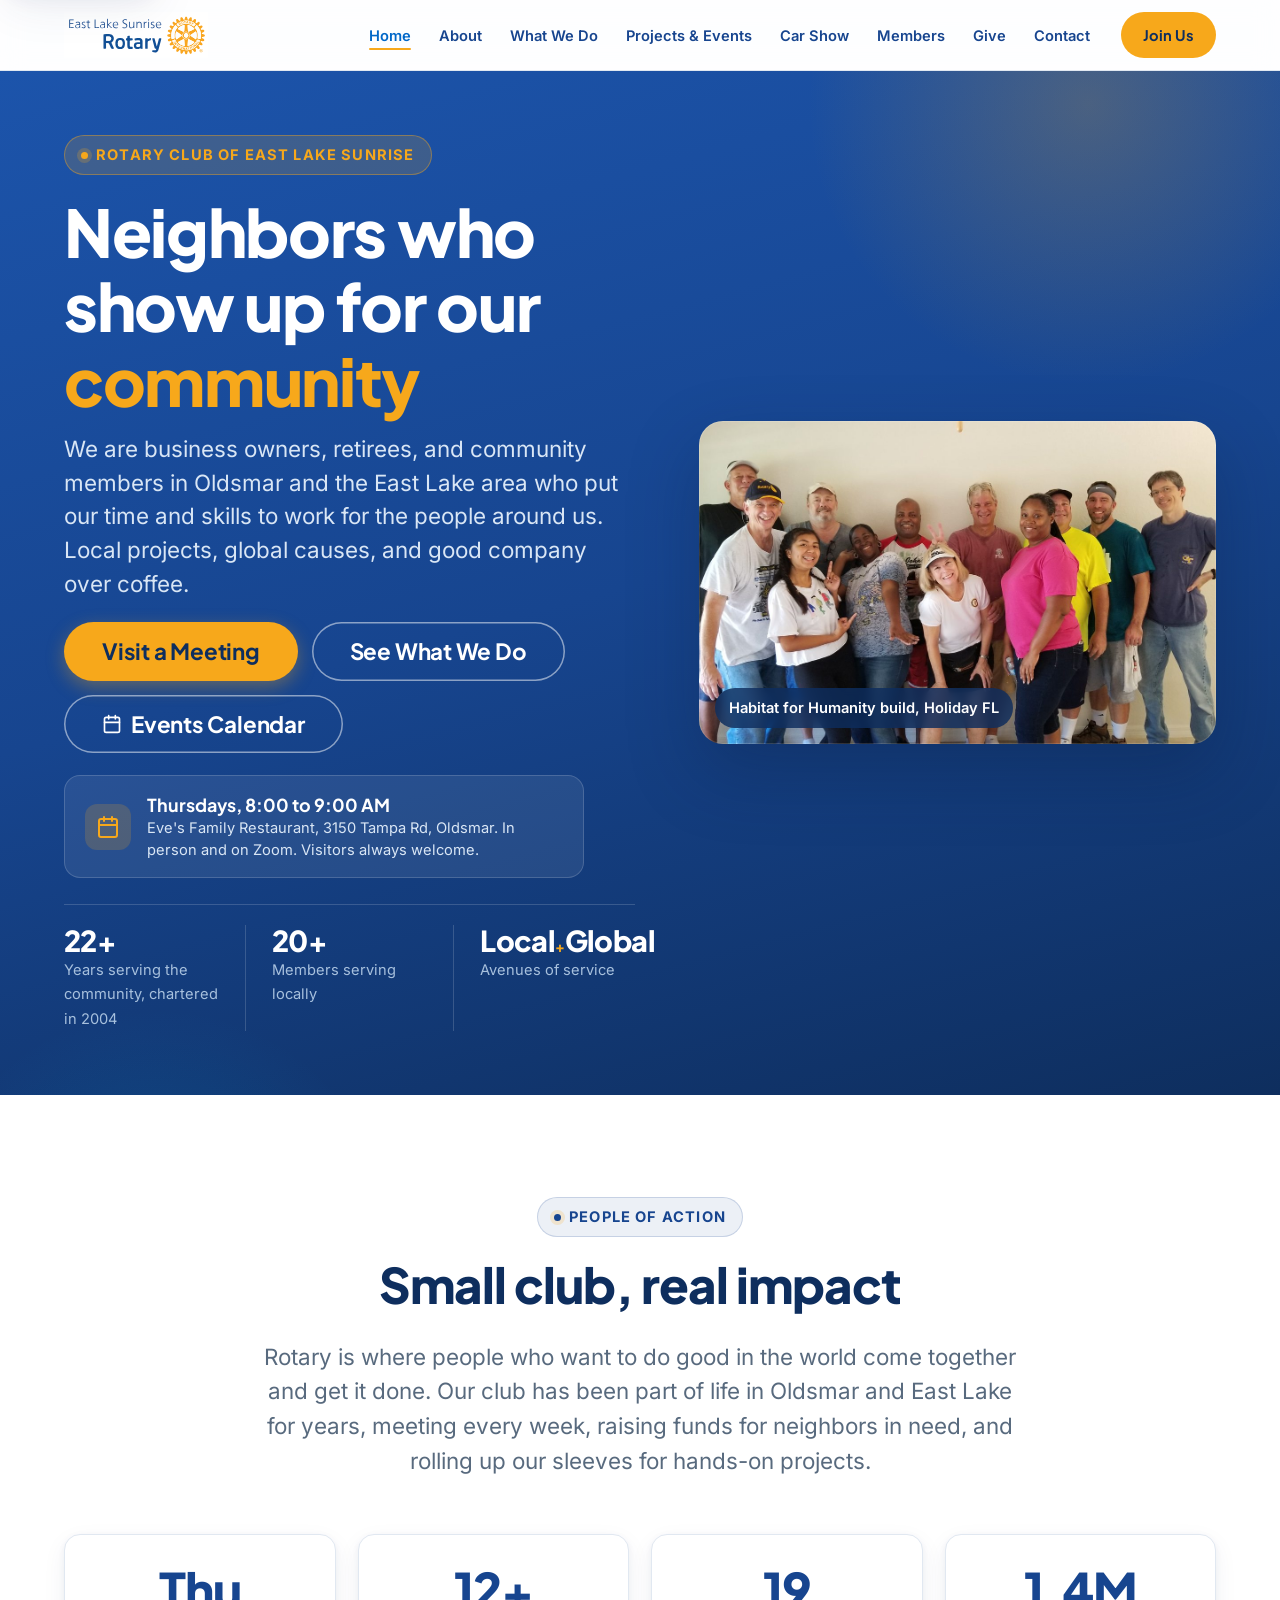
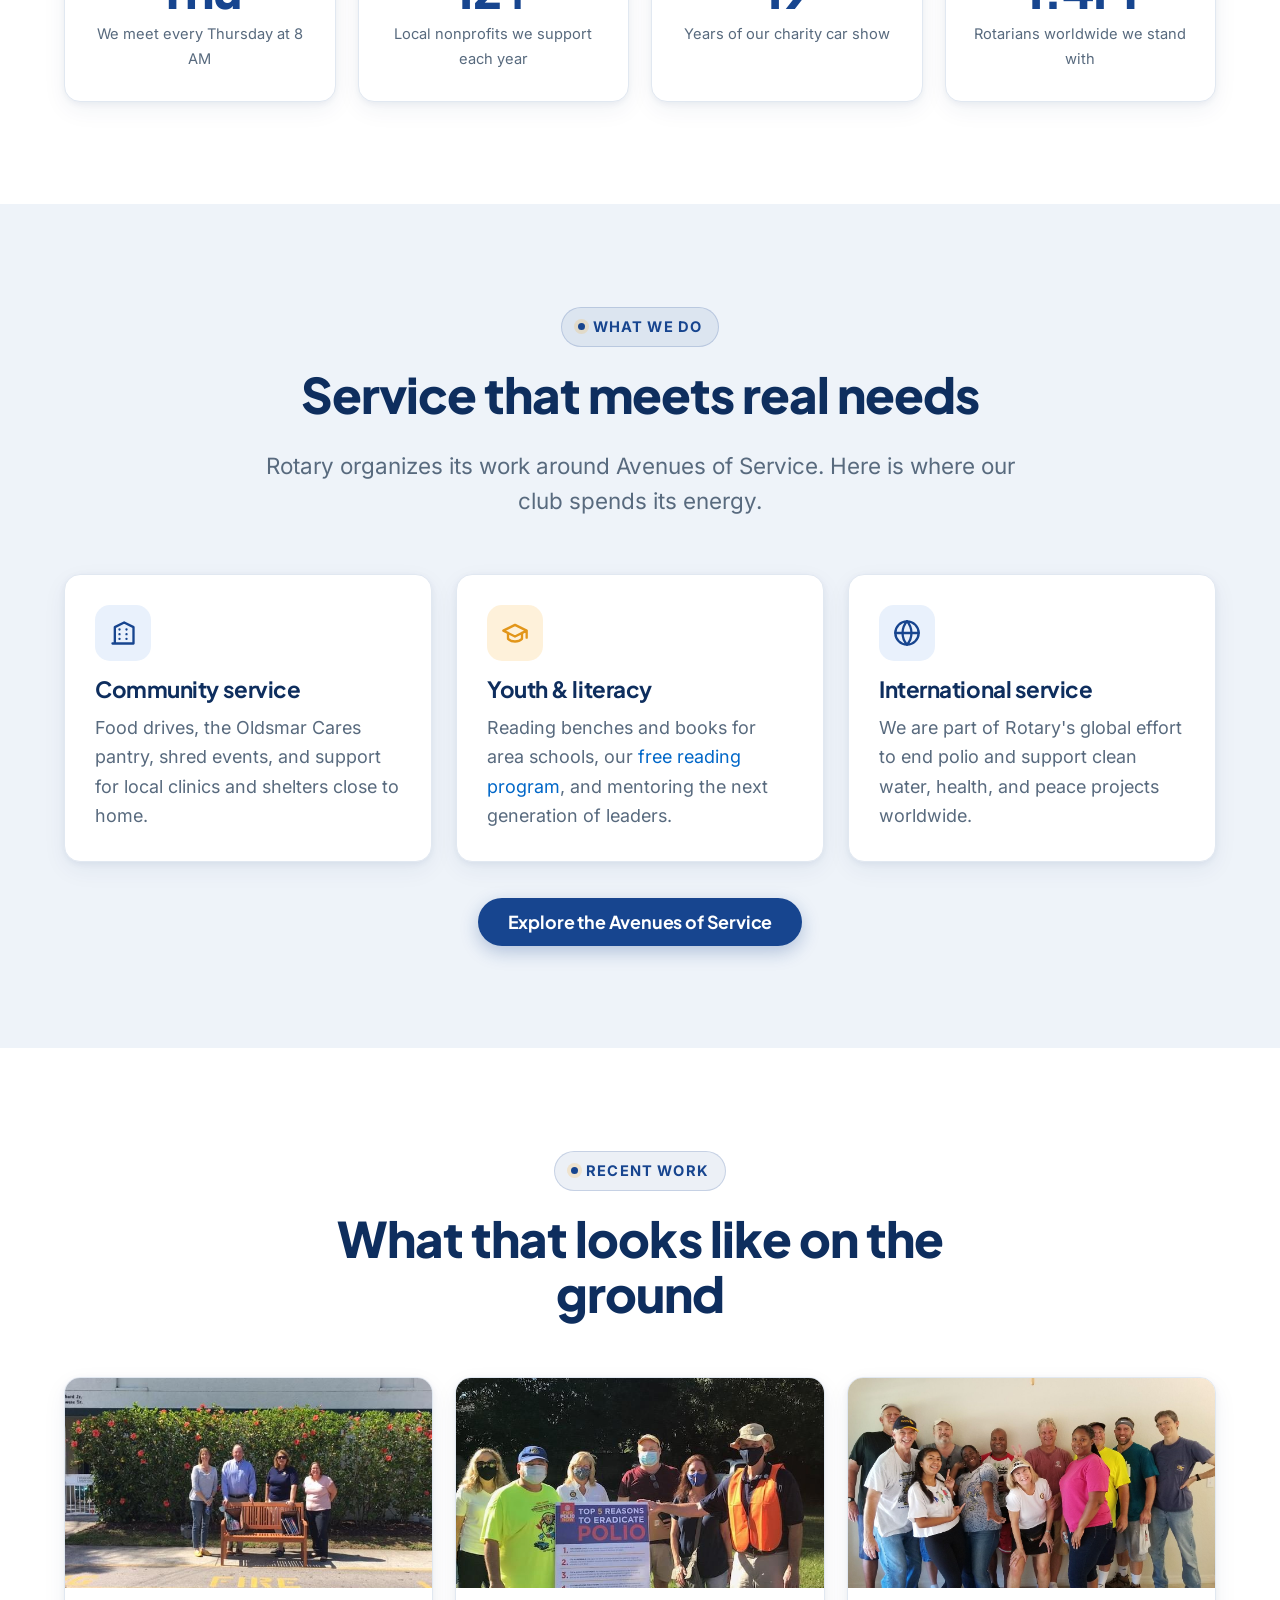
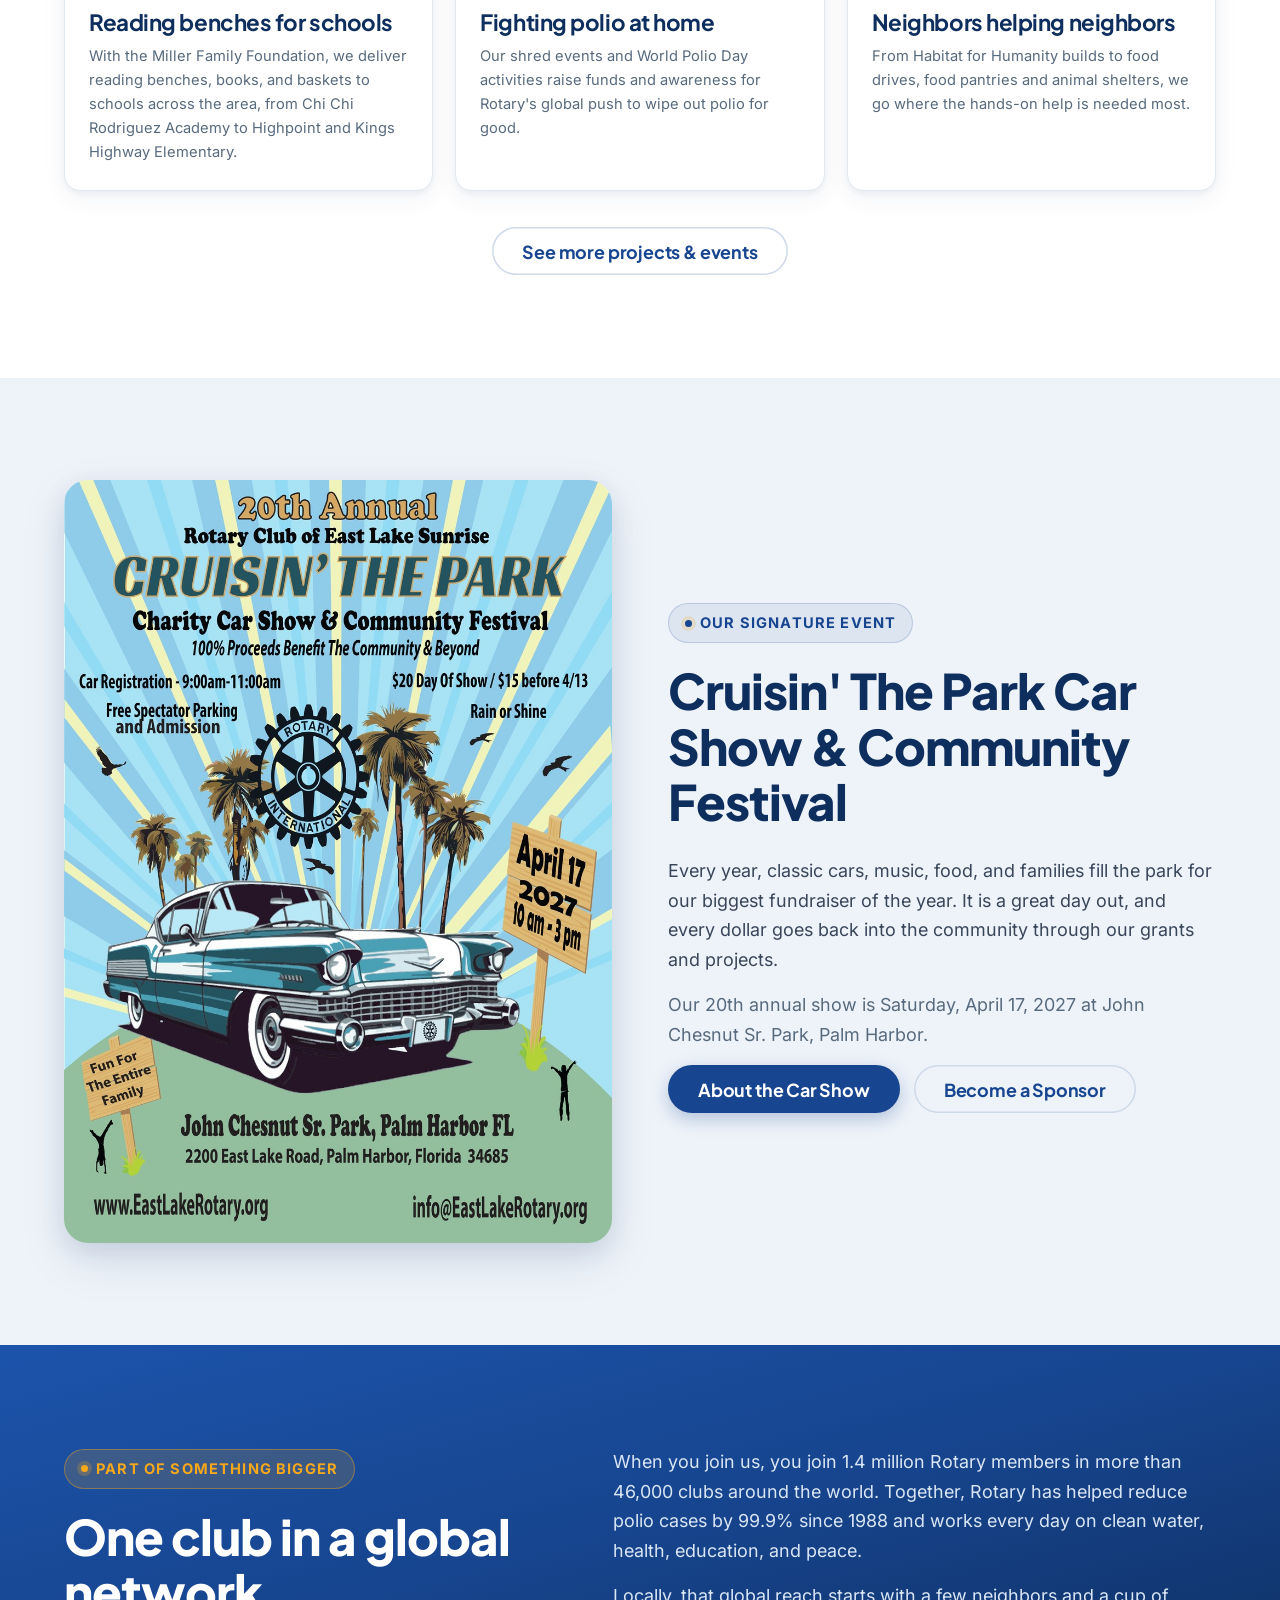
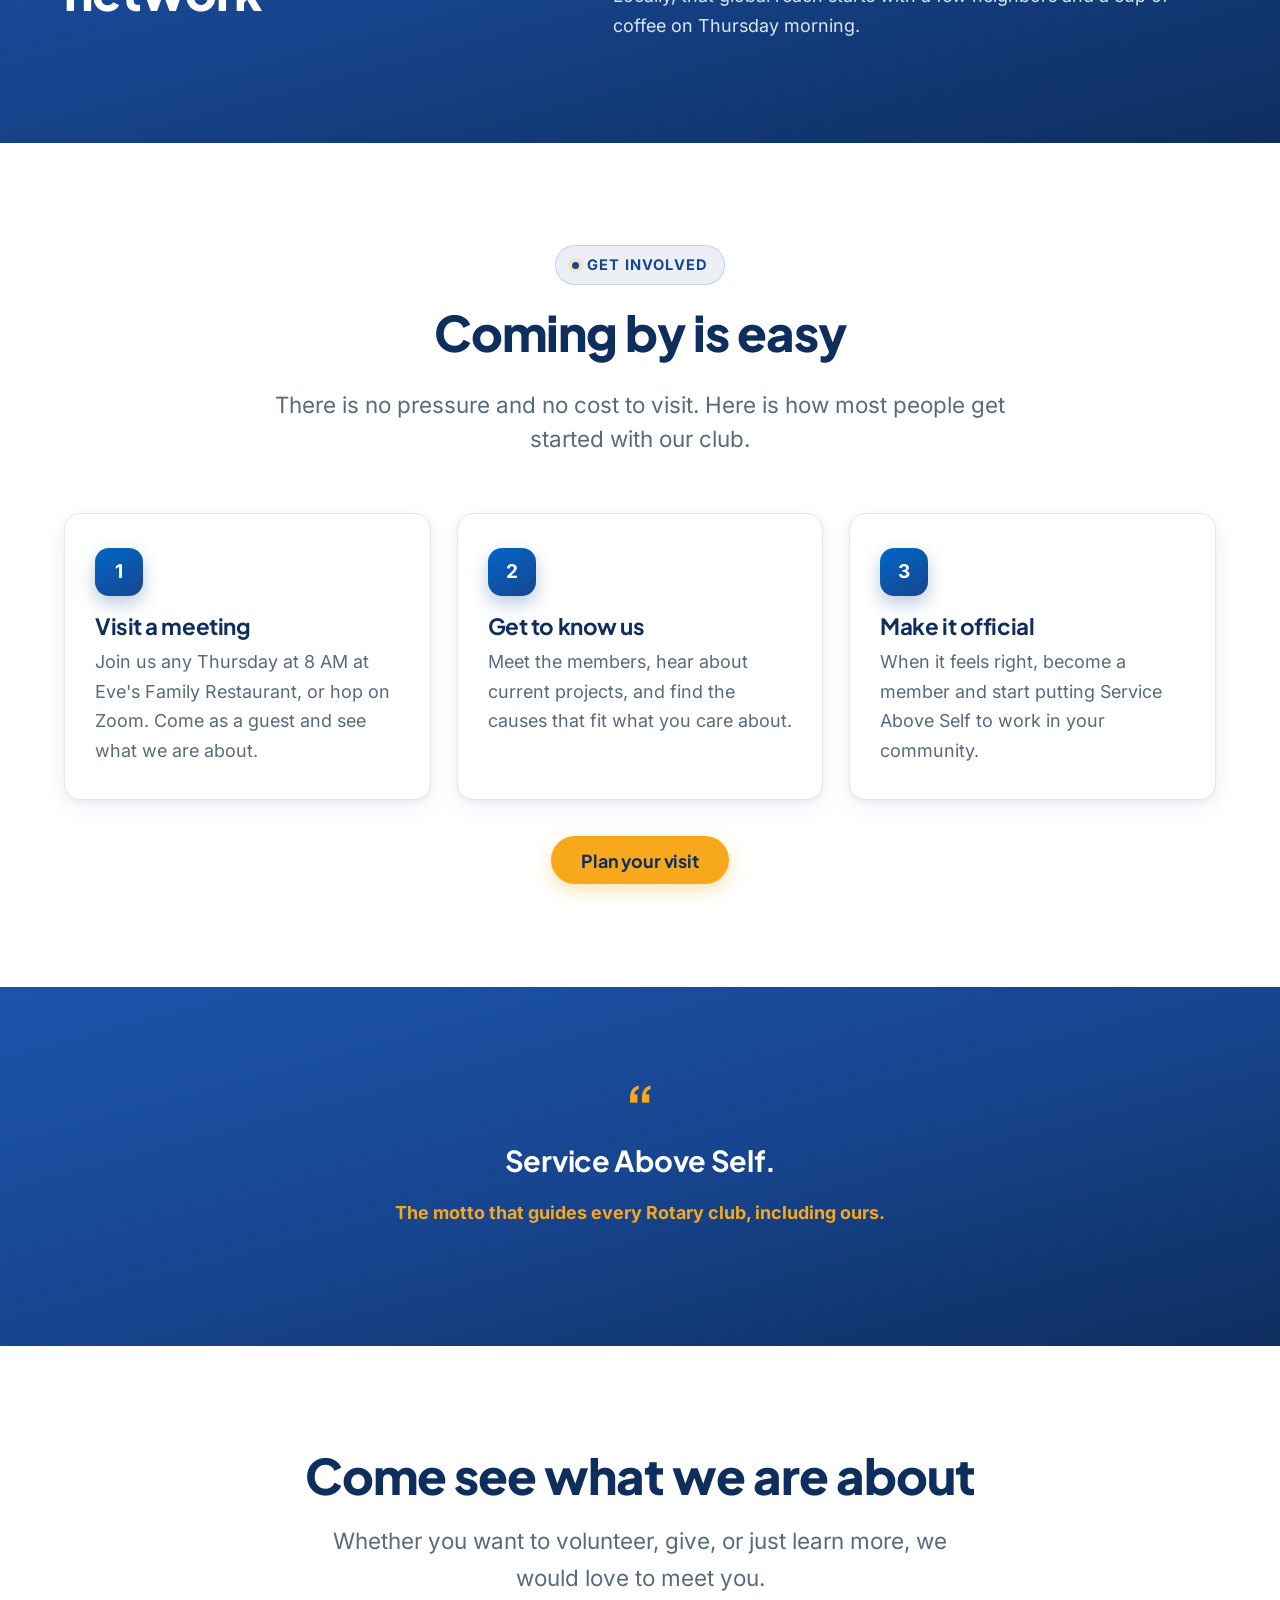
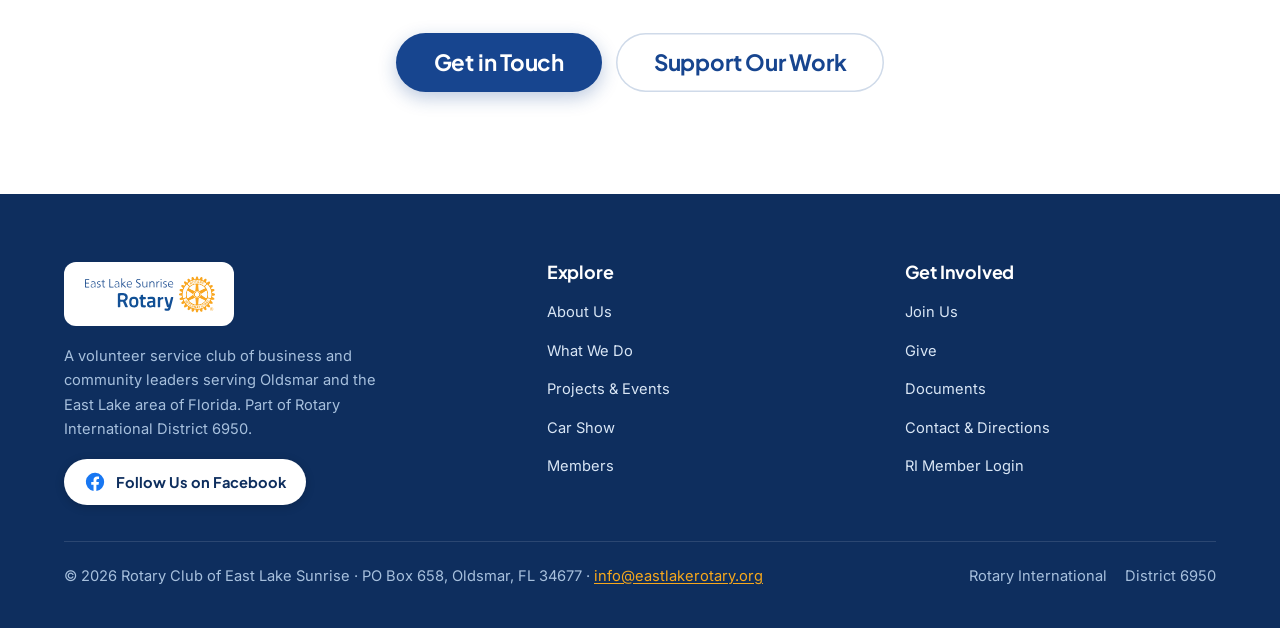
==== commit dae0c0b5: "Home: 6+ to 12+ nonprofits stat; footer: replace bare FB icon with prominent 'Follow Us on Facebook'" ====
--- a/index.html
+++ b/index.html
@@ -18,7 +18,7 @@
 <link rel="icon" type="image/png" sizes="32x32" href="assets/img/favicon-32.png">
 <link rel="apple-touch-icon" href="assets/img/apple-touch-icon.png">
 <link rel="preload" href="assets/fonts/plus-jakarta-sans-latin.woff2" as="font" type="font/woff2" crossorigin>
-<link rel="stylesheet" href="assets/css/styles.css?v=5">
+<link rel="stylesheet" href="assets/css/styles.css?v=6">
 <script type="application/ld+json">
 {"@context":"https://schema.org","@graph":[
 {"@type":["NGO","LocalBusiness"],"@id":"https://eastlakerotary.org/#organization","name":"Rotary Club of East Lake Sunrise","alternateName":"East Lake Sunrise Rotary","url":"https://eastlakerotary.org/","logo":"https://eastlakerotary.org/assets/img/els-rotary-wheel.svg","description":"A volunteer service club of business and community leaders serving Oldsmar and the East Lake area of Florida, part of Rotary International District 6950.","email":"info@eastlakerotary.org","foundingLocation":"Oldsmar, Florida","areaServed":["Oldsmar, FL","East Lake, FL","Palm Harbor, FL"],"memberOf":{"@type":"Organization","name":"Rotary International","url":"https://www.rotary.org/"},"address":{"@type":"PostalAddress","postOfficeBoxNumber":"658","addressLocality":"Oldsmar","addressRegion":"FL","postalCode":"34677","addressCountry":"US"},"sameAs":["https://www.facebook.com/EastLakeSunrise/"]},
@@ -98,7 +98,7 @@
     </div>
     <div class="stat-band">
       <div class="stat-cell reveal"><b>Thu</b><span>We meet every Thursday at 8 AM</span></div>
-      <div class="stat-cell reveal d1"><b>6+</b><span>Local nonprofits we support each year</span></div>
+      <div class="stat-cell reveal d1"><b>12+</b><span>Local nonprofits we support each year</span></div>
       <div class="stat-cell reveal d2"><b>19</b><span>Years of our charity car show</span></div>
       <div class="stat-cell reveal d3"><b>1.4M</b><span>Rotarians worldwide we stand with</span></div>
     </div>
@@ -271,7 +271,7 @@
         </div>
         <p>A volunteer service club of business and community leaders serving Oldsmar and the East Lake area of Florida. Part of Rotary International District 6950.</p>
         <div class="footer-social">
-          <a href="https://www.facebook.com/EastLakeSunrise/" target="_blank" rel="noopener" aria-label="East Lake Sunrise Rotary on Facebook"><svg viewBox="0 0 24 24" aria-hidden="true"><path d="M22 12a10 10 0 1 0-11.6 9.9v-7H7.9V12h2.5V9.8c0-2.5 1.5-3.9 3.8-3.9 1.1 0 2.2.2 2.2.2v2.5h-1.3c-1.2 0-1.6.8-1.6 1.6V12h2.8l-.4 2.9h-2.4v7A10 10 0 0 0 22 12z"/></svg></a>
+          <a href="https://www.facebook.com/EastLakeSunrise/" target="_blank" rel="noopener"><svg viewBox="0 0 24 24" aria-hidden="true"><path d="M22 12a10 10 0 1 0-11.6 9.9v-7H7.9V12h2.5V9.8c0-2.5 1.5-3.9 3.8-3.9 1.1 0 2.2.2 2.2.2v2.5h-1.3c-1.2 0-1.6.8-1.6 1.6V12h2.8l-.4 2.9h-2.4v7A10 10 0 0 0 22 12z"/></svg><span>Follow Us on Facebook</span></a>
         </div>
       </div>
       <div class="footer-col">
--- a/assets/css/styles.css
+++ b/assets/css/styles.css
@@ -384,10 +384,10 @@
 .footer-col ul { list-style: none; margin: 0; padding: 0; display: grid; gap: 9px; }
 .footer-col a { color: var(--on-blue); font-size: var(--step--1); }
 .footer-col a:hover { color: var(--gold); }
-.footer-social { display: flex; gap: 10px; margin-top: 6px; }
-.footer-social a { width: 40px; height: 40px; border-radius: 10px; background: rgba(255,255,255,.08); color: #fff; display: flex; align-items: center; justify-content: center; }
-.footer-social a:hover { background: var(--gold); color: var(--royal-900); }
-.footer-social svg { width: 20px; height: 20px; fill: currentColor; }
+.footer-social { display: flex; gap: 10px; margin-top: 18px; }
+.footer-social a { display: inline-flex; align-items: center; gap: 10px; padding: 12px 20px; border-radius: 999px; background: #fff; color: var(--royal-900); font-family: 'Plus Jakarta Sans', sans-serif; font-weight: 700; font-size: var(--step--1); line-height: 1; box-shadow: 0 2px 10px rgba(0,0,0,.18); transition: transform .2s var(--ease), box-shadow .2s ease, background .2s ease; }
+.footer-social a:hover { background: #eef3ff; color: var(--royal-900); transform: translateY(-2px); box-shadow: 0 8px 20px rgba(0,0,0,.28); }
+.footer-social svg { width: 22px; height: 22px; fill: #1877F2; flex: none; }
 .footer-bottom { border-top: 1px solid rgba(255,255,255,.12); padding-top: 22px; display: flex; flex-wrap: wrap; justify-content: space-between; gap: 12px; align-items: center; }
 .footer-bottom p { margin: 0; color: var(--on-blue-muted); font-size: var(--step--1); }
 .footer-bottom p a { color: var(--gold); text-decoration: underline; text-underline-offset: 2px; }
